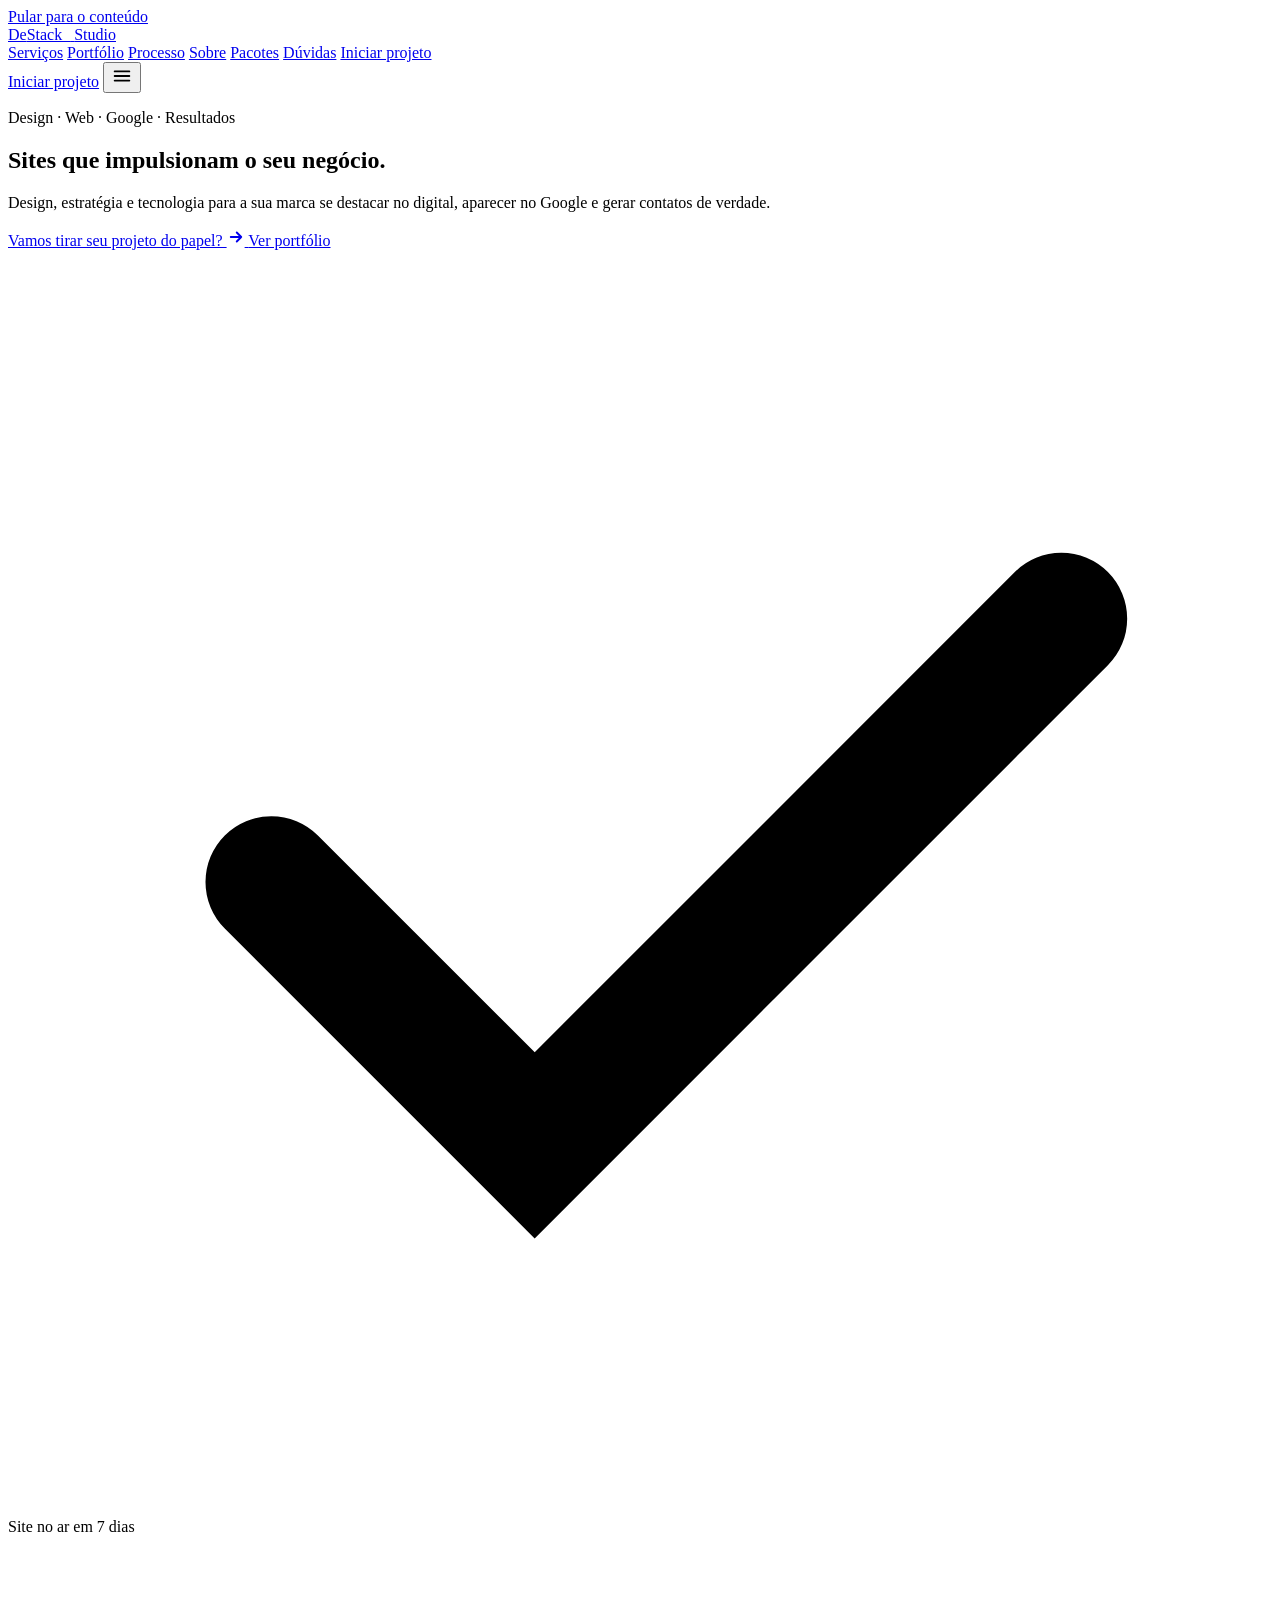
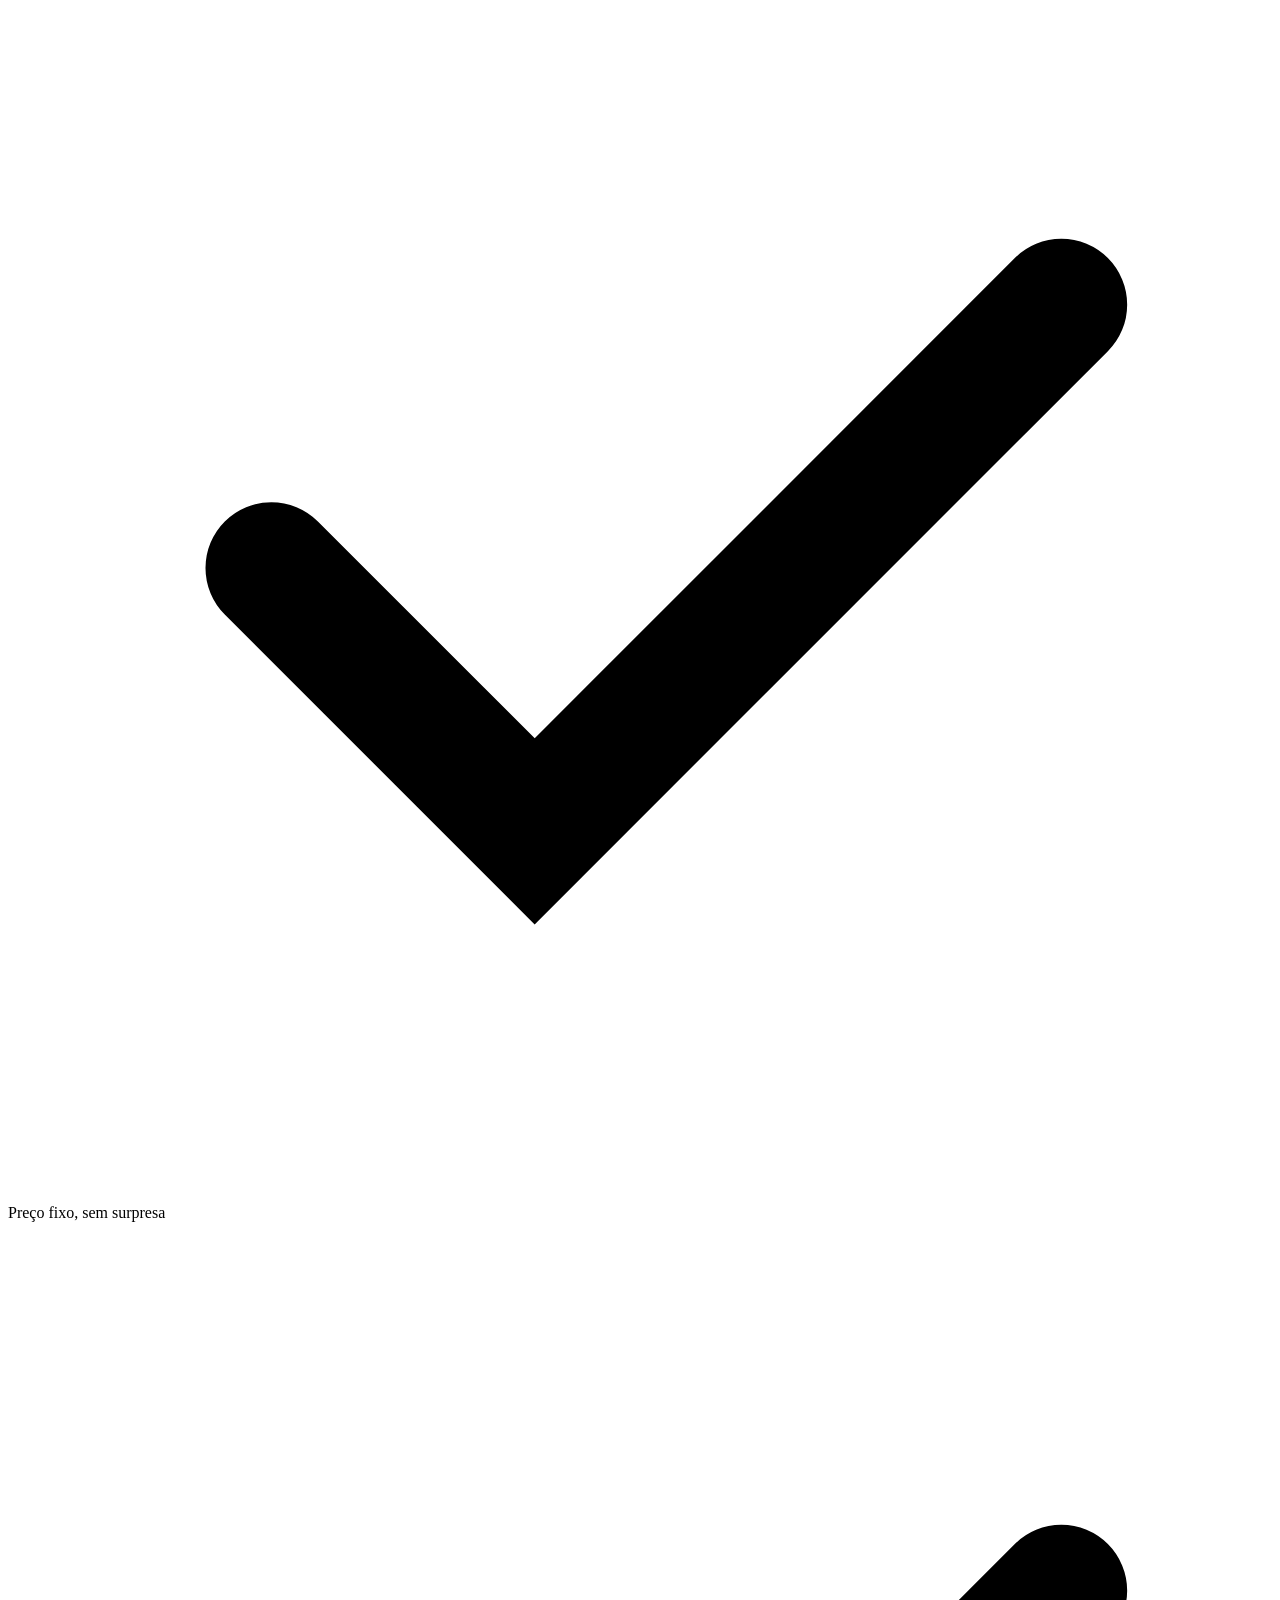
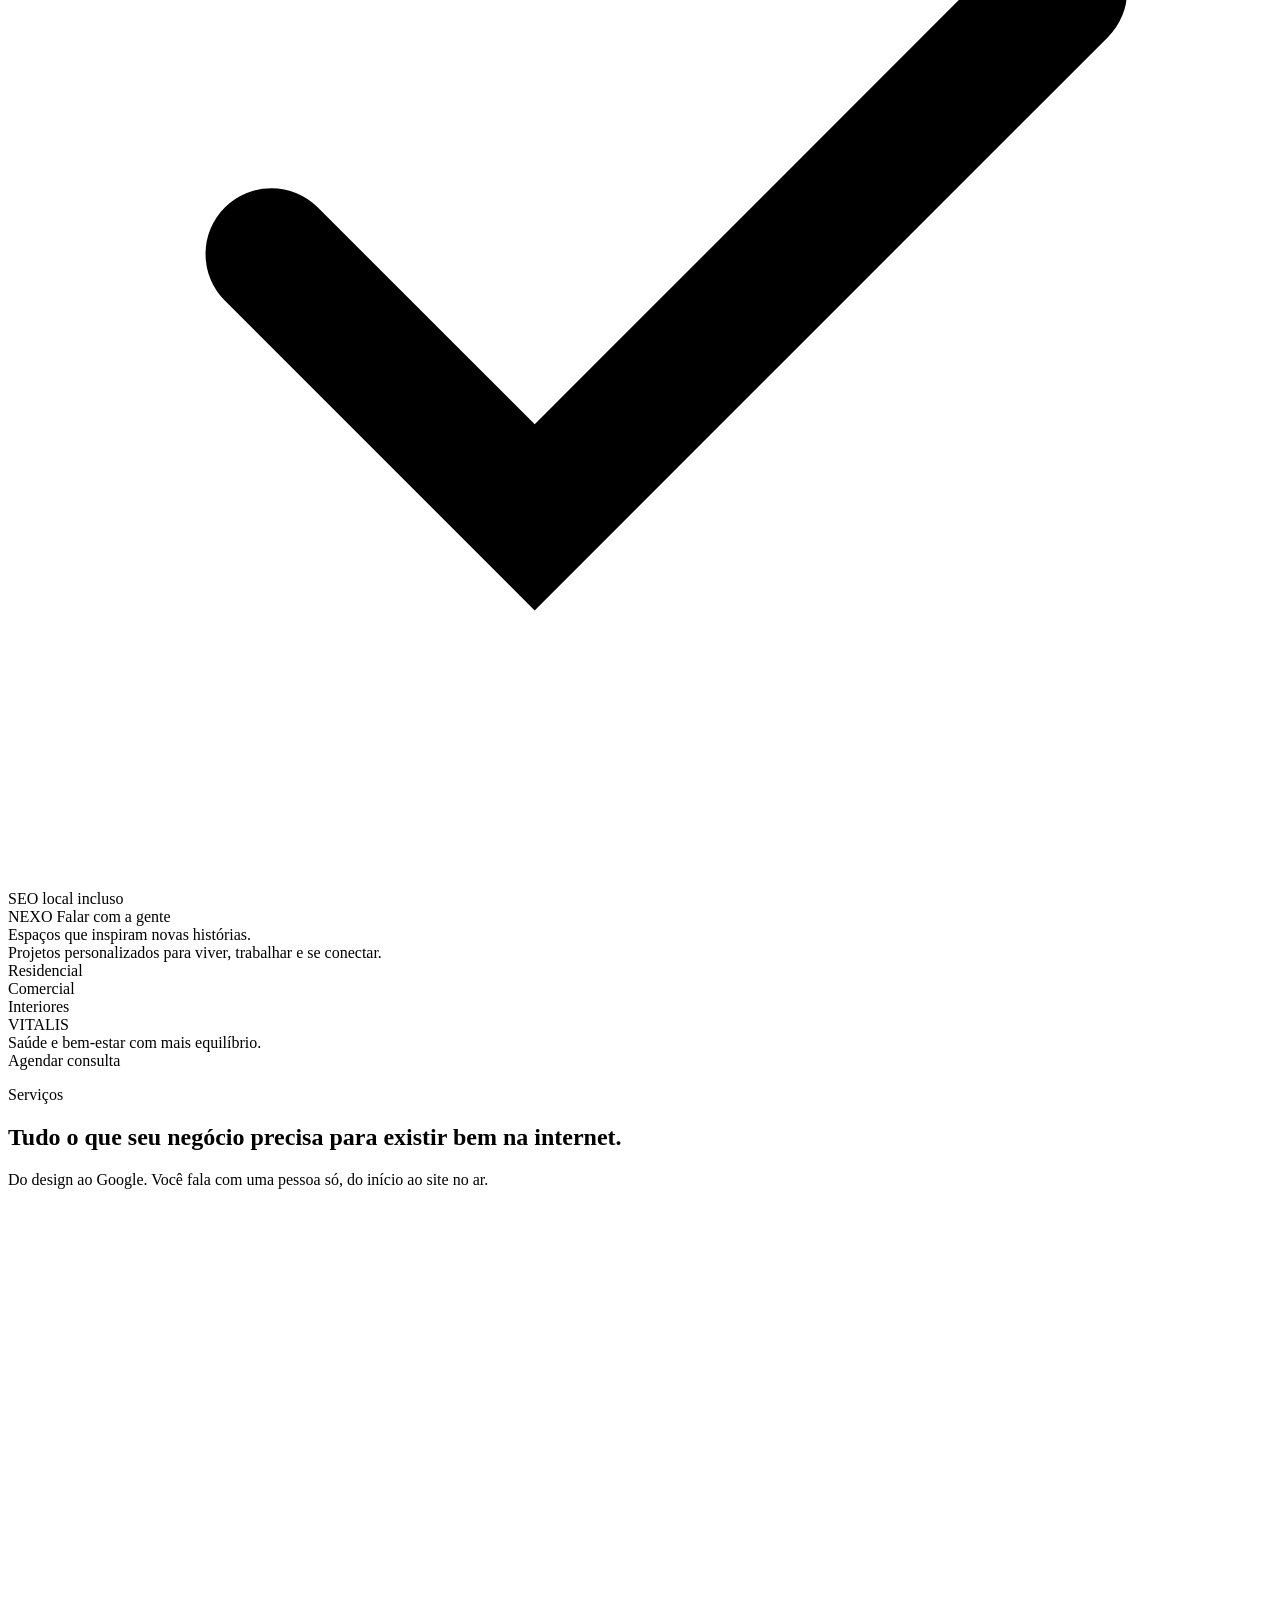
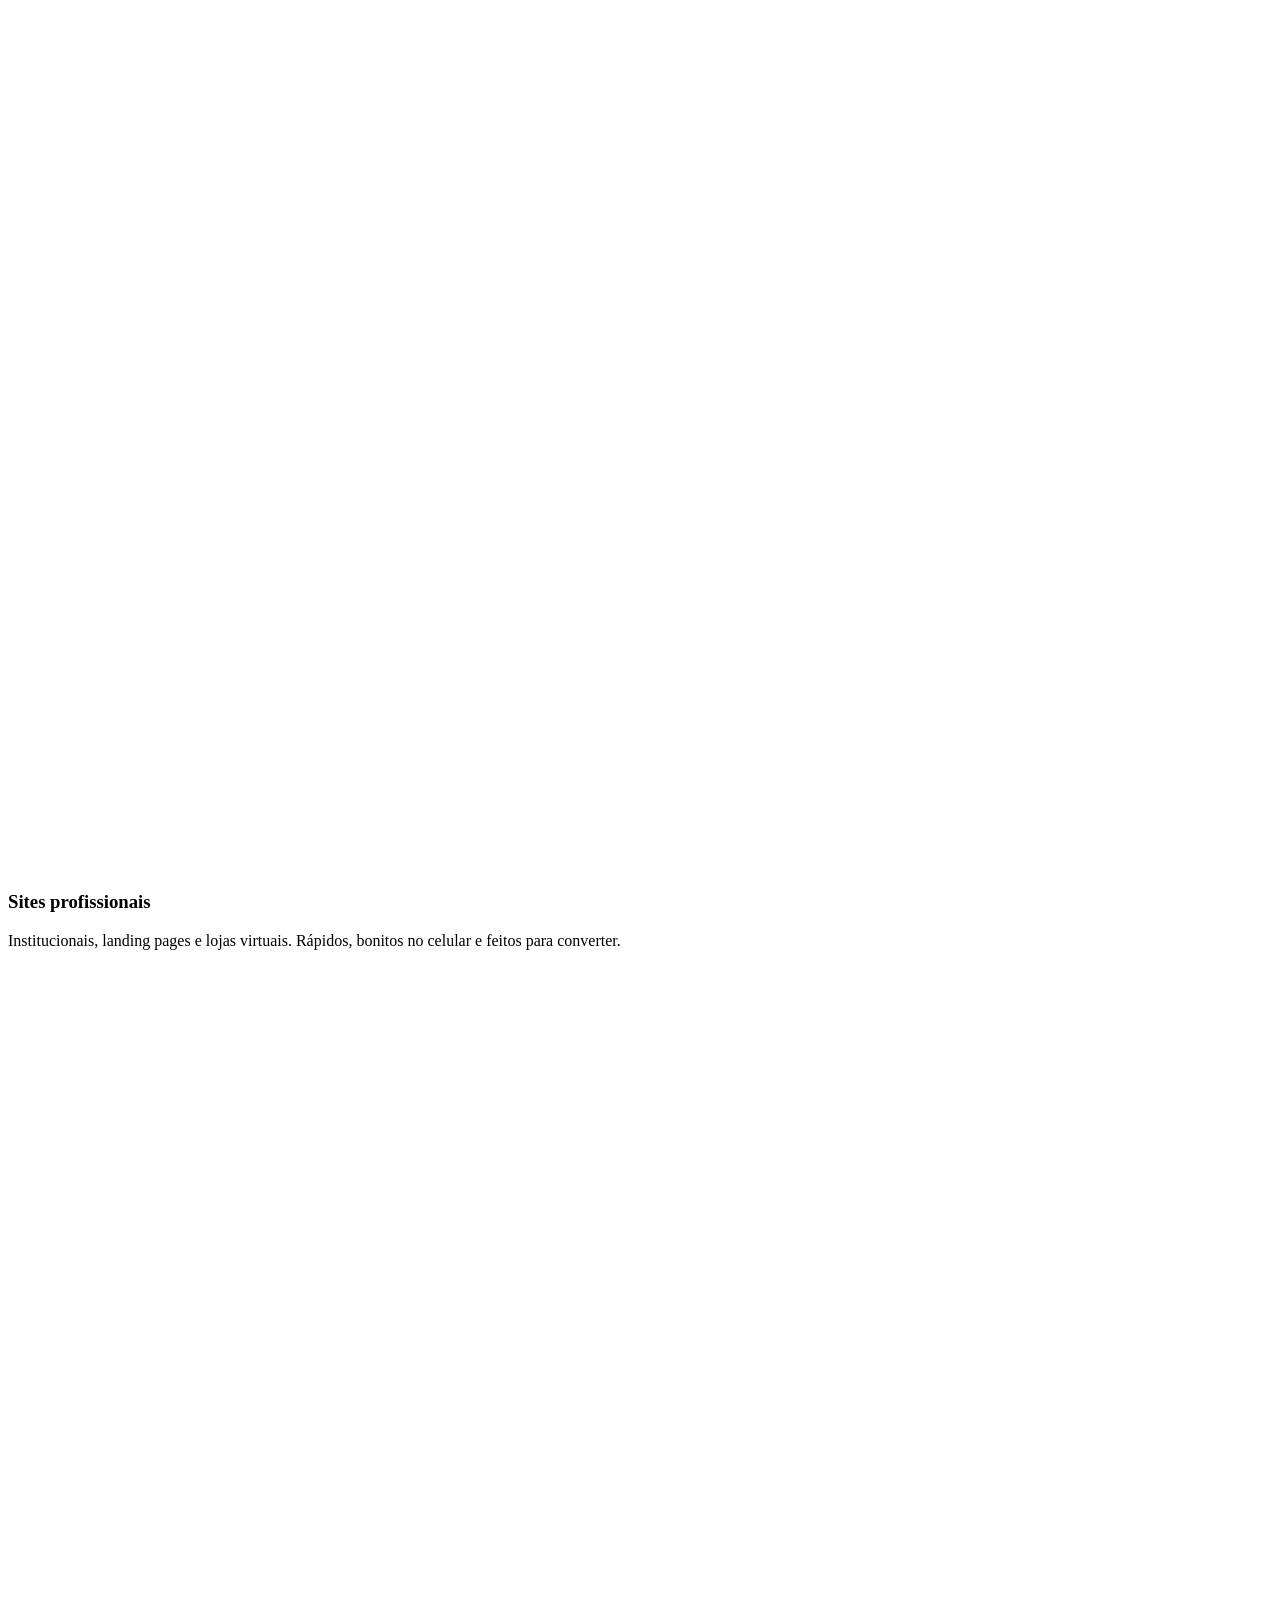
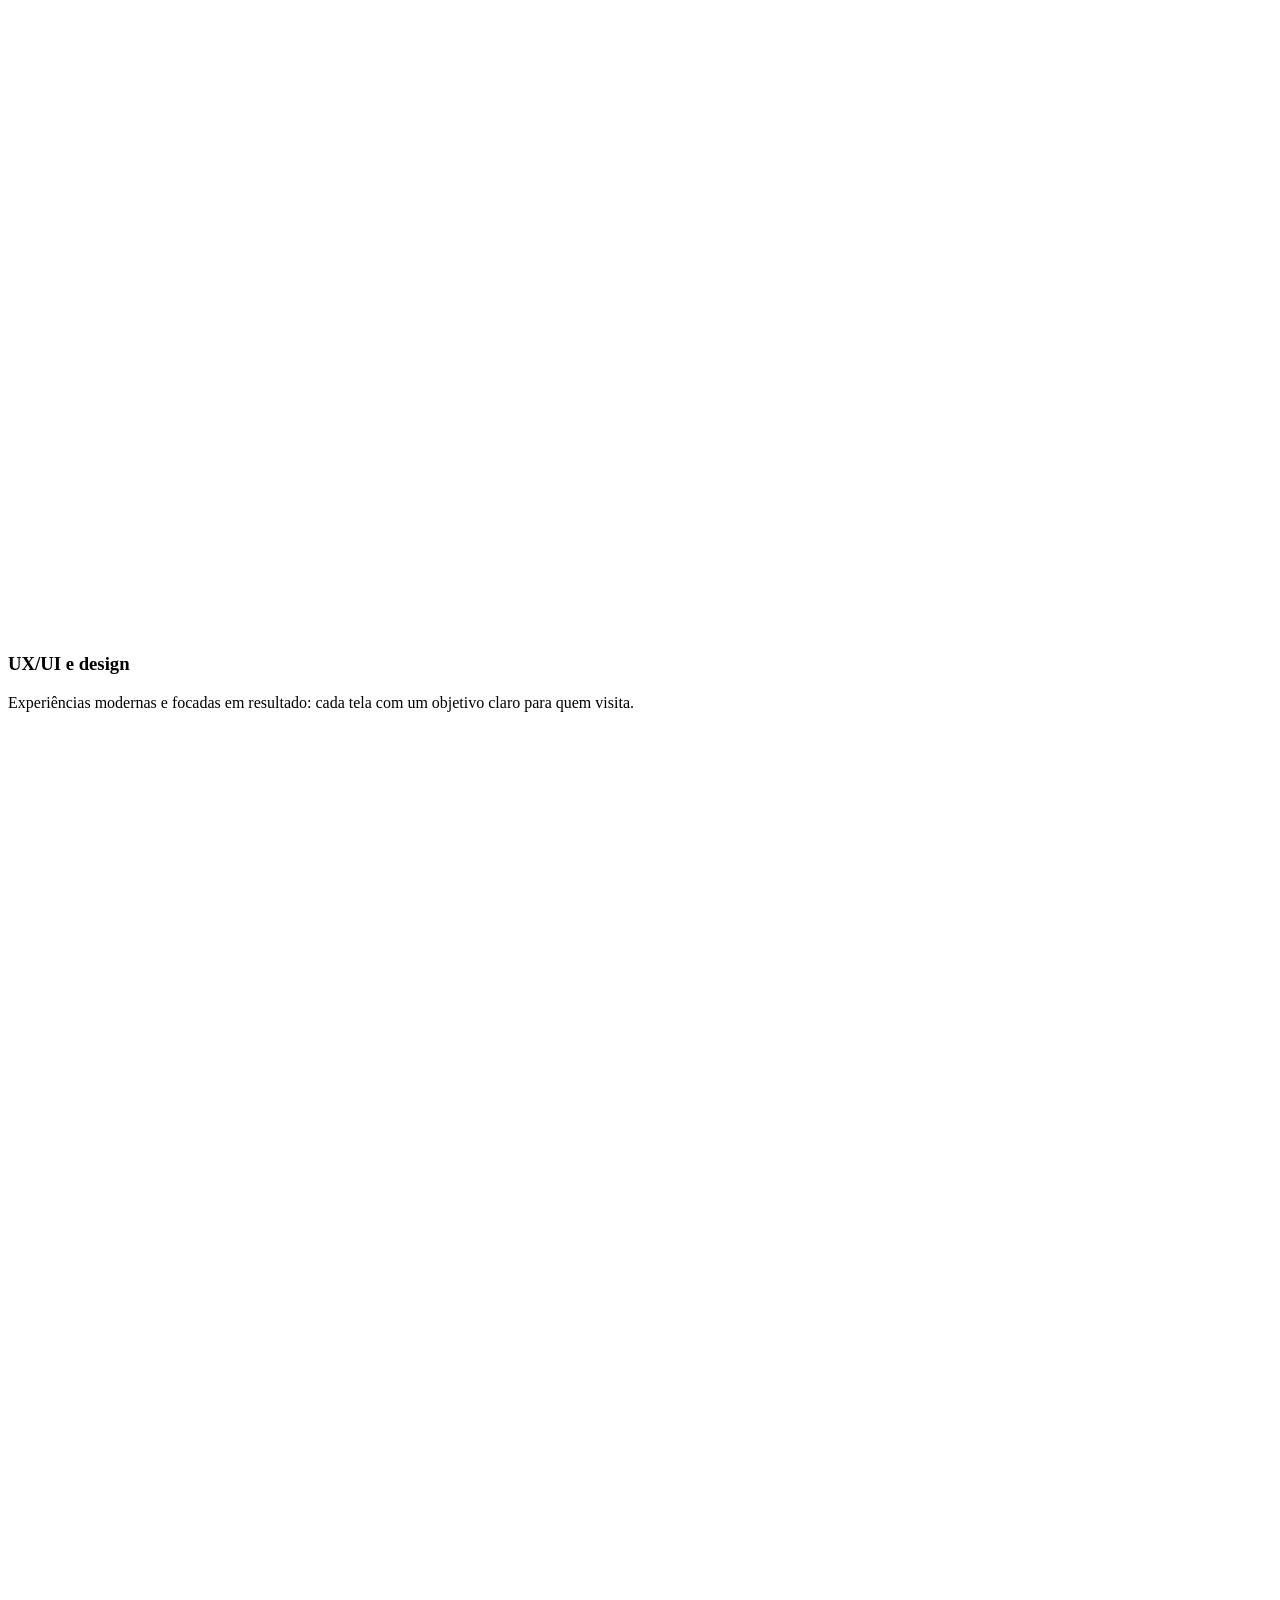
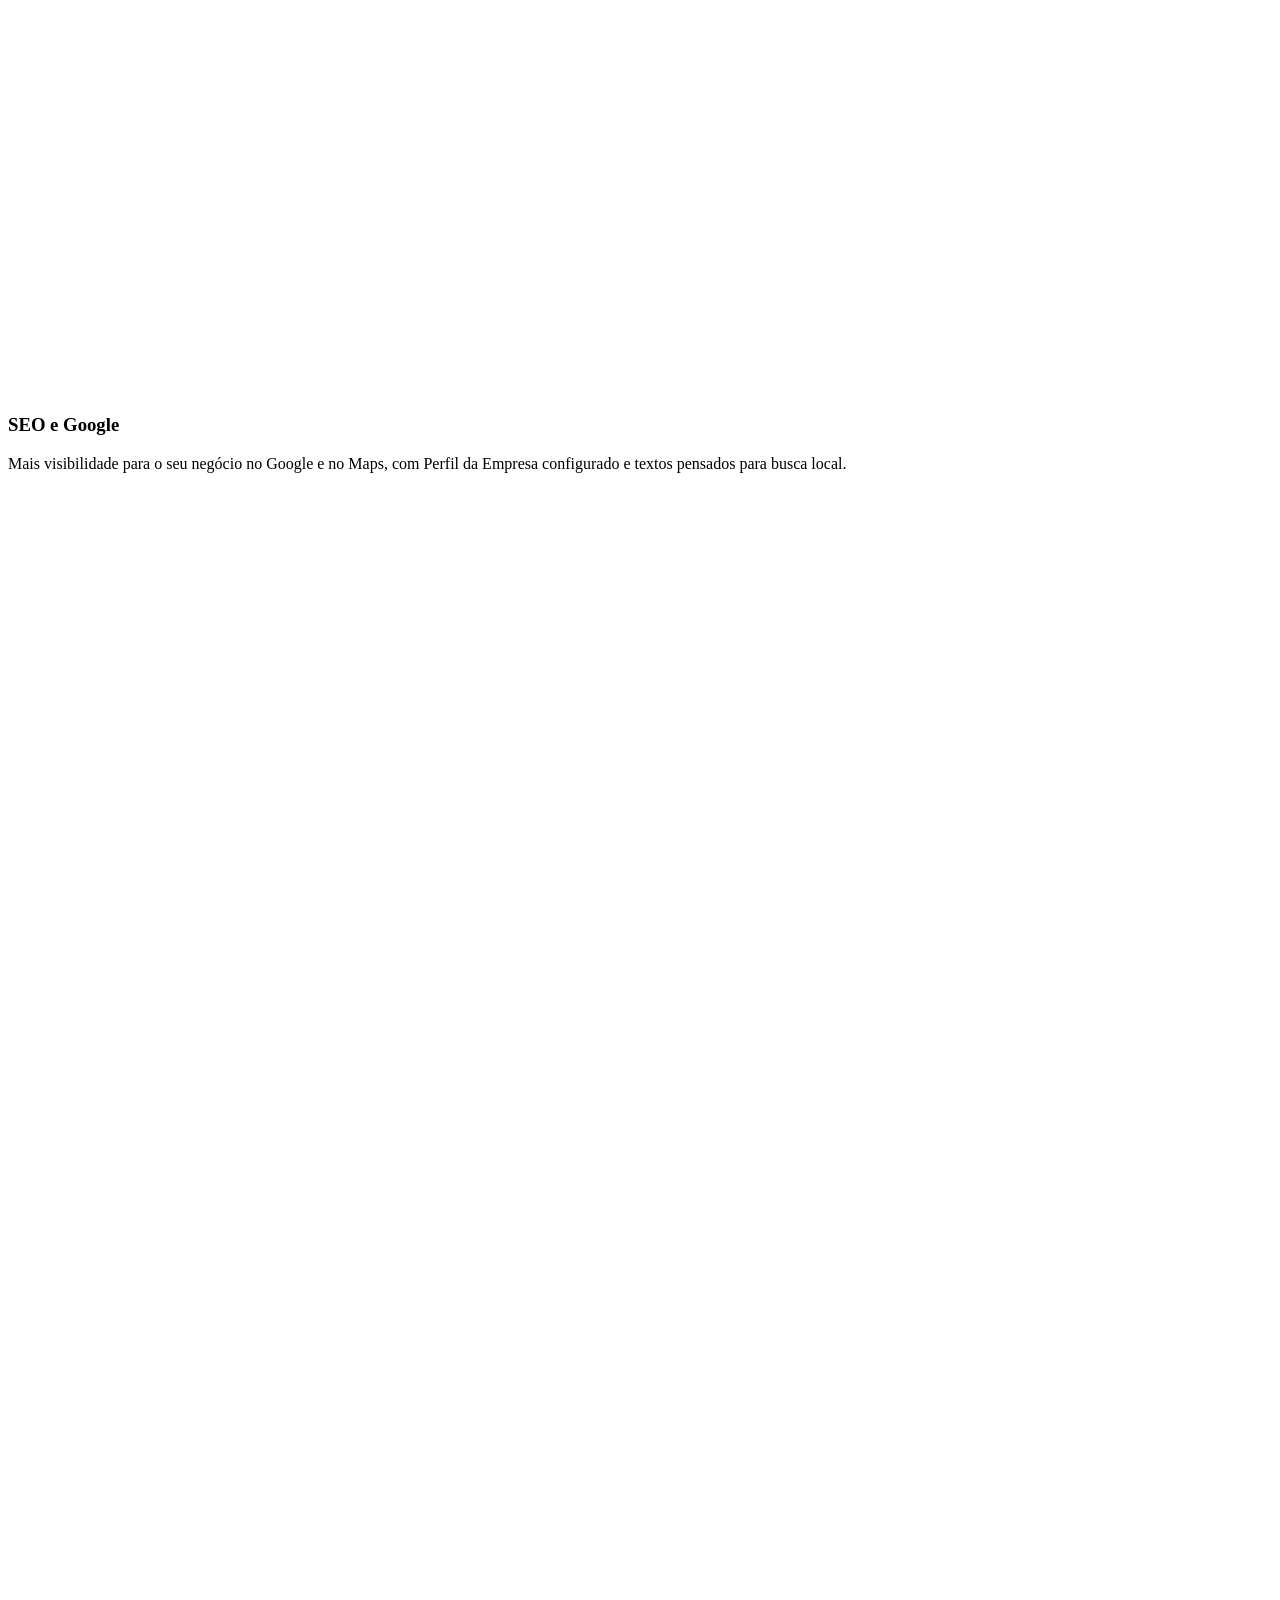
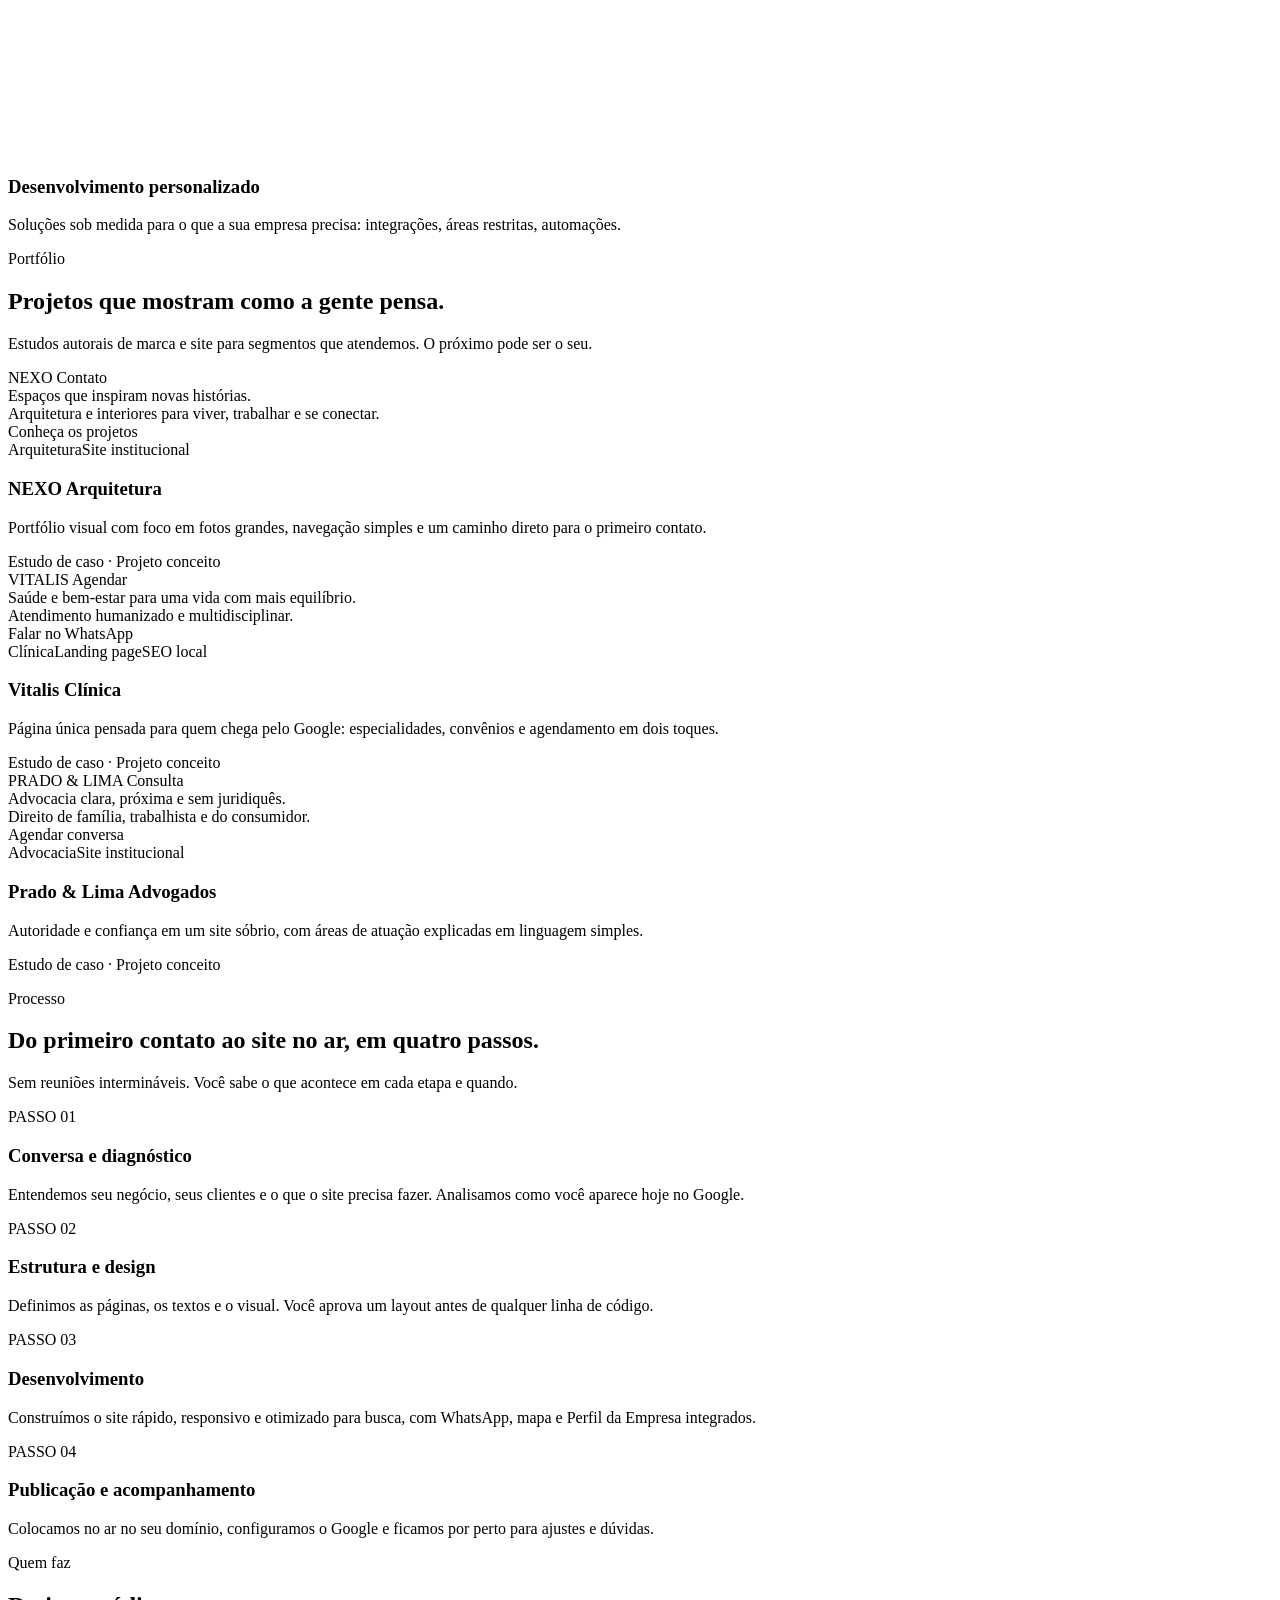
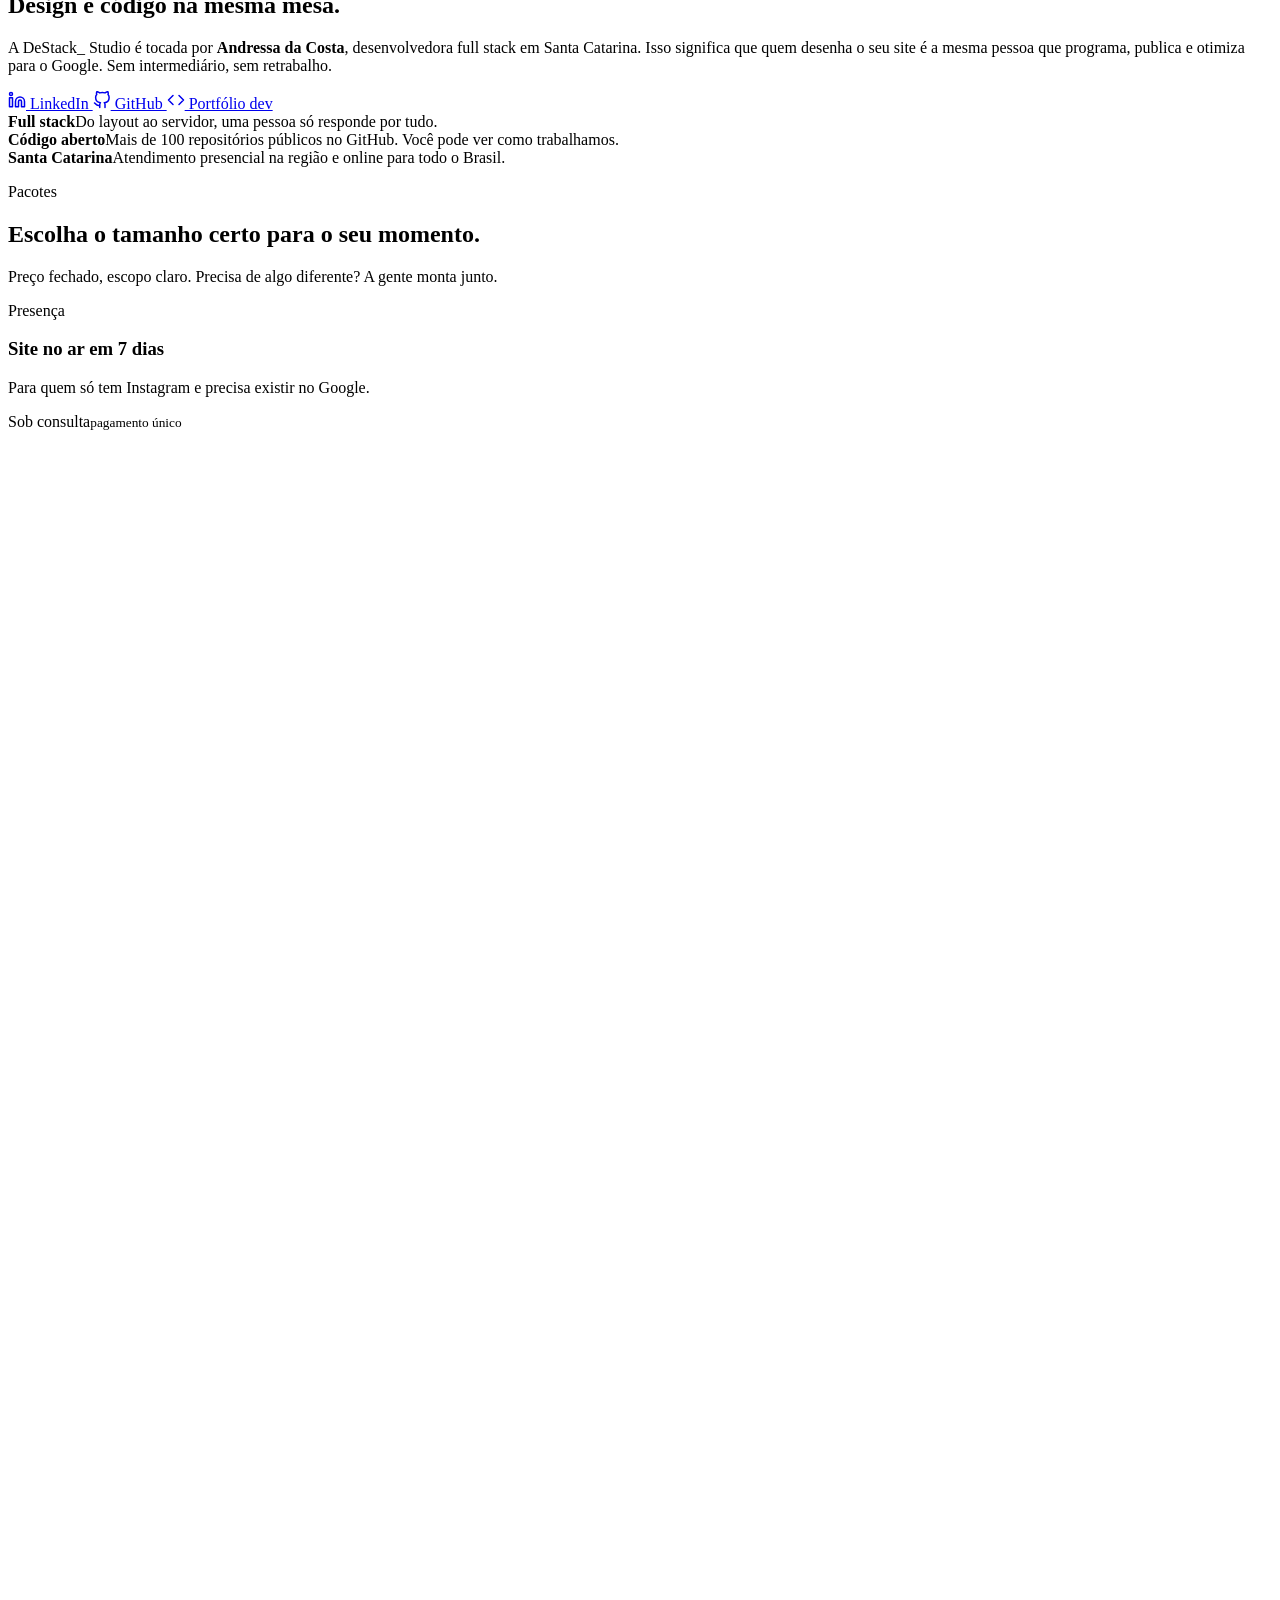
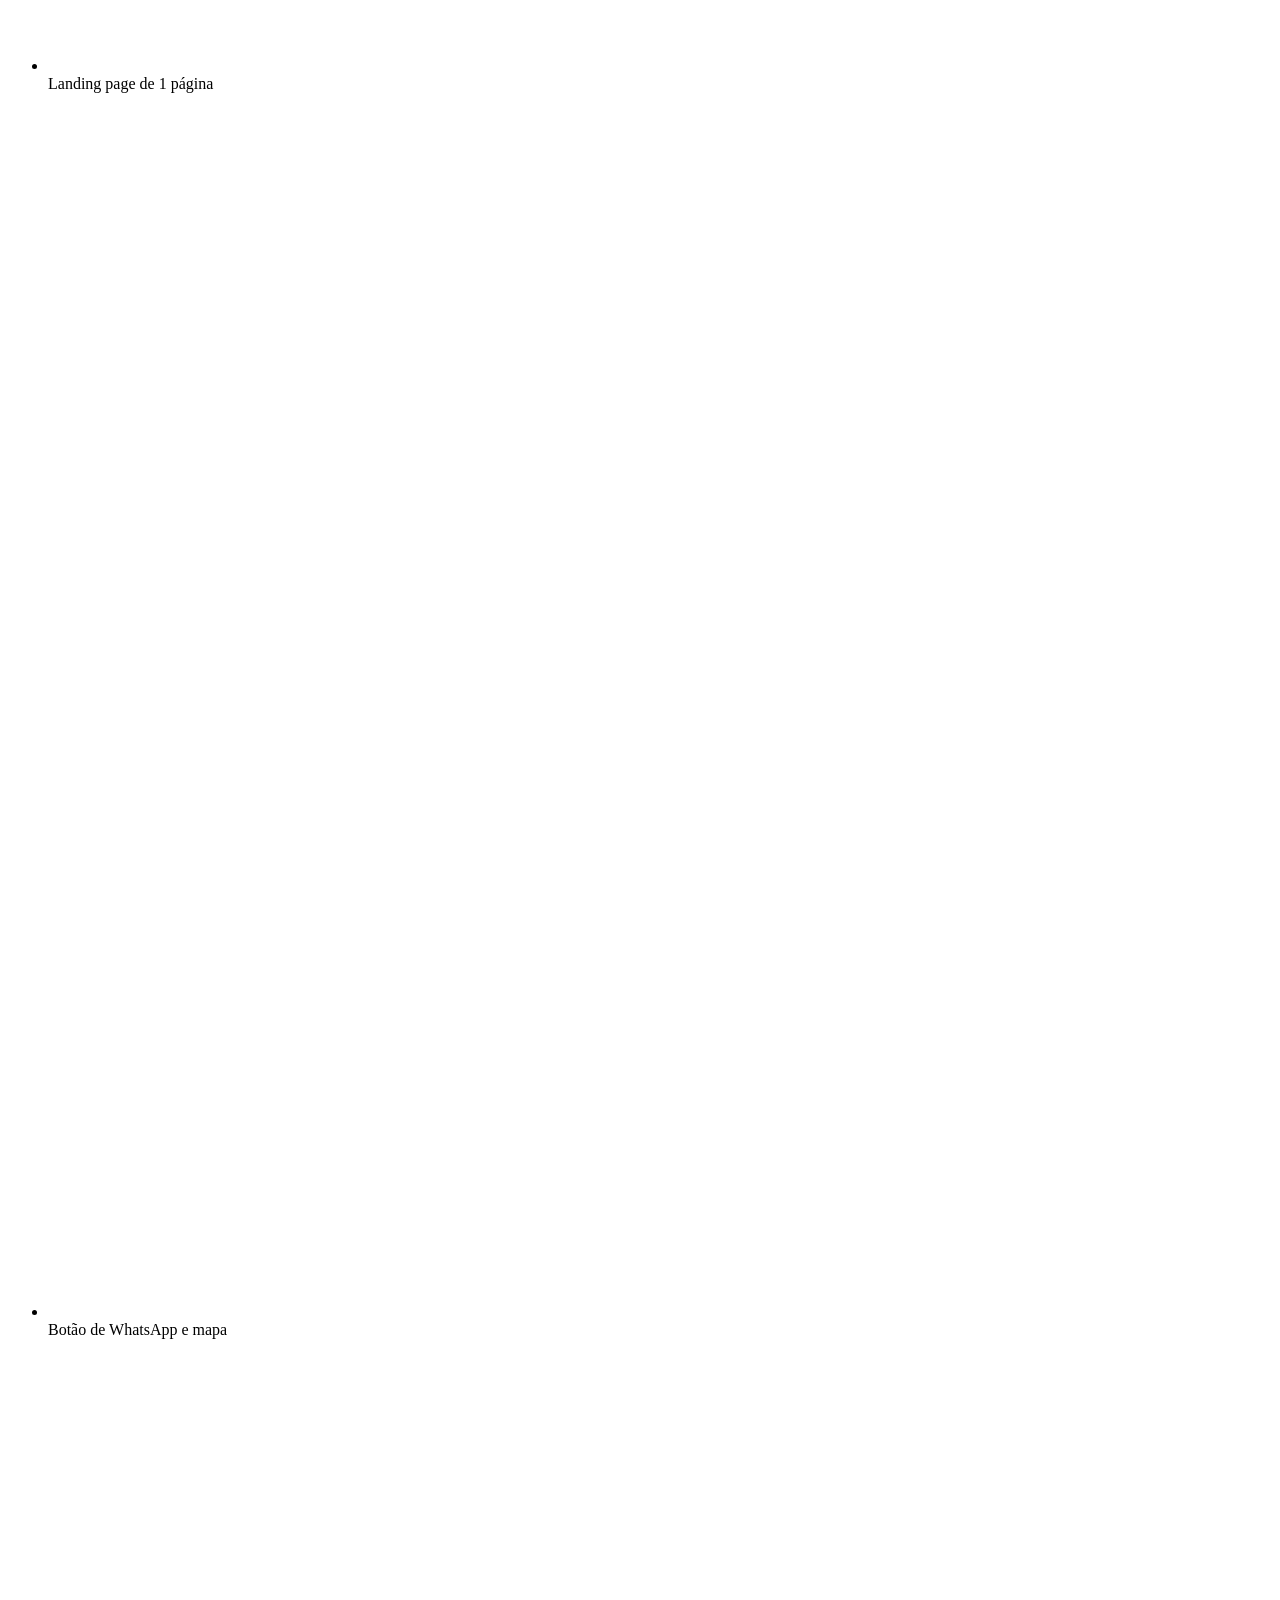
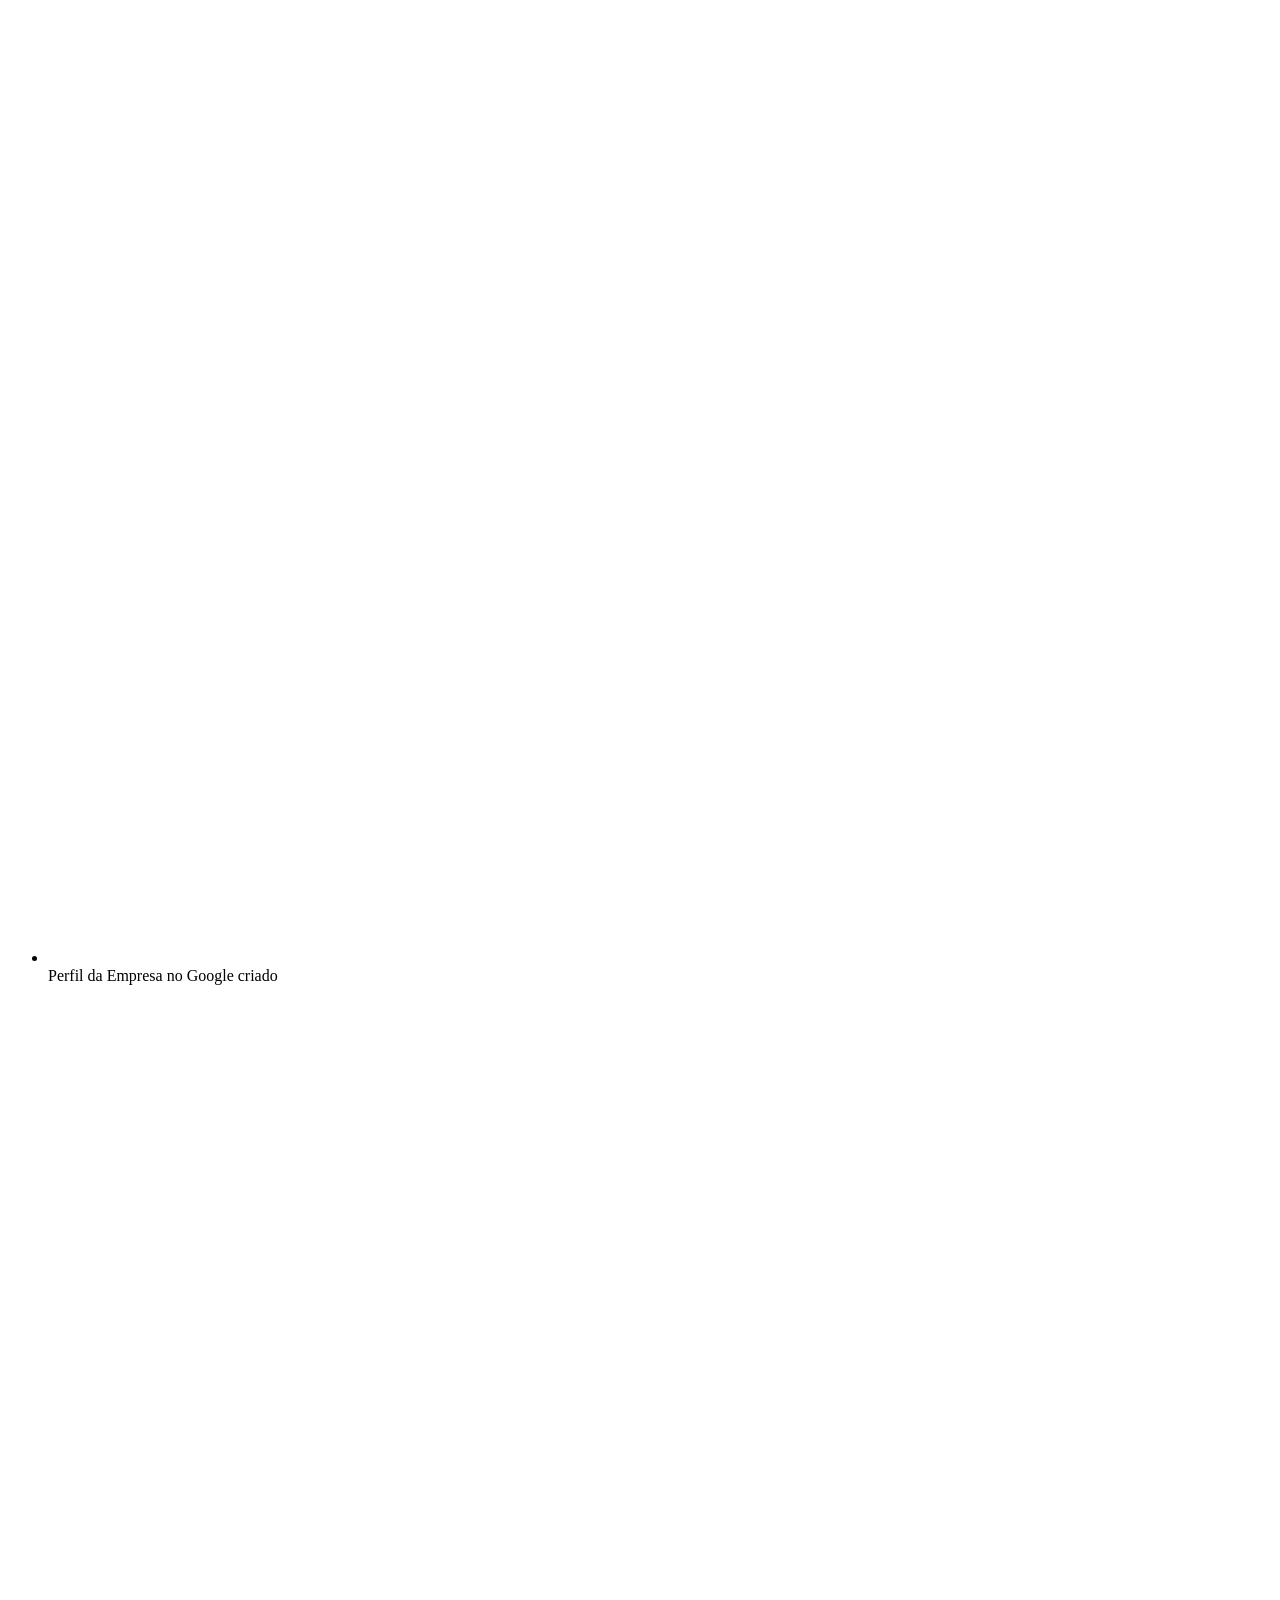
==== index.html @ 61c9d785 "Domínio destackstudio.com.br: CNAME, canonical, OG, sitemap e robots Co-Authored-By: Claude Fable 5." ====
<!doctype html>
<html lang="pt-BR">
<head>
  <meta charset="utf-8">
  <meta name="viewport" content="width=device-width, initial-scale=1">
  <title>DeStack_ Studio — Sites que colocam seu negócio no topo do Google</title>
  <meta name="description" content="Criação de sites profissionais, landing pages e SEO local para negócios que querem ser encontrados no Google. Site no ar em 7 dias, com preço fixo.">
  <link rel="canonical" href="https://destackstudio.com.br/">
  <meta name="theme-color" content="#0B0A14">

  <meta property="og:type" content="website">
  <meta property="og:title" content="DeStack_ Studio — Sites que colocam seu negócio no topo do Google">
  <meta property="og:description" content="Design, estratégia e tecnologia para a sua marca se destacar no digital e gerar resultados reais.">
  <meta property="og:image" content="https://destackstudio.com.br/assets/og-image.jpg">
  <meta property="og:url" content="https://destackstudio.com.br/">
  <meta property="og:locale" content="pt_BR">
  <meta name="twitter:card" content="summary_large_image">

  <link rel="icon" type="image/png" sizes="64x64" href="assets/favicon-64.png">
  <link rel="apple-touch-icon" href="assets/apple-touch-icon.png">

  <link rel="preconnect" href="https://fonts.googleapis.com">
  <link rel="preconnect" href="https://fonts.gstatic.com" crossorigin>
  <link href="https://fonts.googleapis.com/css2?family=Montserrat:wght@400;500;600;700;800&display=swap" rel="stylesheet">
  <link rel="stylesheet" href="styles.css">

  <script type="application/ld+json">
  {
    "@context": "https://schema.org",
    "@type": "ProfessionalService",
    "name": "DeStack_ Studio",
    "description": "Criação de sites, landing pages, UX/UI e SEO local para pequenos negócios.",
    "url": "https://destackstudio.com.br/",
    "image": "https://destackstudio.com.br/assets/emblema-512.png",
    "sameAs": ["https://www.instagram.com/destack_studio/", "https://www.linkedin.com/in/andressa-da-costa/", "https://github.com/AndressaDaCosta"],
    "areaServed": "BR",
    "founder": {"@type": "Person", "name": "Andressa da Costa", "url": "https://my-portfolio-andressadacosta.vercel.app/"},
    "address": {"@type": "PostalAddress", "addressRegion": "SC", "addressCountry": "BR"},
    "priceRange": "$$"
  }
  </script>
</head>
<body>
<a class="skip" href="#inicio">Pular para o conteúdo</a>

<header class="header">
  <div class="container header__inner">
    <a class="wordmark" href="#inicio" aria-label="DeStack Studio, início">
      <span class="wordmark__name">De<span>Stack_</span></span>
      <span class="wordmark__sub">Studio</span>
    </a>
    <nav class="nav" aria-label="Principal">
      <a href="#servicos">Serviços</a>
      <a href="#portfolio">Portfólio</a>
      <a href="#processo">Processo</a>
      <a href="#sobre">Sobre</a>
      <a href="#pacotes">Pacotes</a>
      <a href="#duvidas">Dúvidas</a>
      <a class="btn btn--primary btn--sm" href="#contato" data-wa="Olá! Quero tirar meu projeto do papel.">Iniciar projeto</a>
    </nav>
    <a class="btn btn--primary btn--sm header__cta" href="#contato" data-wa="Olá! Quero tirar meu projeto do papel.">Iniciar projeto</a>
    <button class="nav__toggle" type="button" aria-label="Abrir menu" aria-expanded="false" aria-controls="menu">
      <svg width="22" height="22" viewBox="0 0 24 24" fill="none" stroke="currentColor" stroke-width="2" stroke-linecap="round" aria-hidden="true"><path d="M4 7h16M4 12h16M4 17h16"/></svg>
    </button>
  </div>
</header>

<main id="inicio">

  <!-- HERO -->
  <section class="hero">
    <div class="hero__glow" aria-hidden="true"></div>
    <div class="container hero__grid">
      <div>
        <p class="eyebrow">Design · Web · Google · Resultados</p>
        <h1>Sites que <span>impulsionam</span> o seu negócio.</h1>
        <p class="hero__lead">Design, estratégia e tecnologia para a sua marca se destacar no digital, aparecer no Google e gerar contatos de verdade.</p>
        <div class="hero__cta">
          <a class="btn btn--primary" href="#contato" data-wa="Olá! Quero tirar meu projeto do papel.">Vamos tirar seu projeto do papel?
            <svg width="18" height="18" viewBox="0 0 24 24" fill="none" stroke="currentColor" stroke-width="2.5" stroke-linecap="round" stroke-linejoin="round" aria-hidden="true"><path d="M5 12h14M13 6l6 6-6 6"/></svg>
          </a>
          <a class="btn btn--ghost" href="#portfolio">Ver portfólio</a>
        </div>
        <div class="hero__pills">
          <span class="pill"><svg viewBox="0 0 24 24" fill="none" stroke="currentColor" stroke-width="2.5" stroke-linecap="round" aria-hidden="true"><path d="m5 12 5 5L20 7"/></svg>Site no ar em 7 dias</span>
          <span class="pill"><svg viewBox="0 0 24 24" fill="none" stroke="currentColor" stroke-width="2.5" stroke-linecap="round" aria-hidden="true"><path d="m5 12 5 5L20 7"/></svg>Preço fixo, sem surpresa</span>
          <span class="pill"><svg viewBox="0 0 24 24" fill="none" stroke="currentColor" stroke-width="2.5" stroke-linecap="round" aria-hidden="true"><path d="m5 12 5 5L20 7"/></svg>SEO local incluso</span>
        </div>
      </div>

      <div class="device" aria-hidden="true">
        <div class="device__laptop">
          <div class="device__bar"><i></i><i></i><i></i></div>
          <div class="mock">
            <div class="mock__nav">NEXO <span>Falar com a gente</span></div>
            <div class="mock__h">Espaços que inspiram novas histórias.</div>
            <div class="mock__p">Projetos personalizados para viver, trabalhar e se conectar.</div>
            <div class="mock__img"></div>
            <div class="mock__row"><div>Residencial</div><div>Comercial</div><div>Interiores</div></div>
          </div>
        </div>
        <div class="device__phone">
          <div class="mock">
            <div class="mock__nav">VITALIS</div>
            <div class="mock__h">Saúde e bem-estar com mais equilíbrio.</div>
            <div class="mock__img"></div>
            <div class="mock__btn">Agendar consulta</div>
          </div>
        </div>
      </div>
    </div>
  </section>

  <!-- SERVIÇOS -->
  <section class="section section--alt" id="servicos">
    <div class="container">
      <div class="section__head reveal">
        <p class="eyebrow">Serviços</p>
        <h2>Tudo o que seu negócio precisa para existir bem na internet.</h2>
        <p>Do design ao Google. Você fala com uma pessoa só, do início ao site no ar.</p>
      </div>
      <div class="grid grid--4">
        <article class="card reveal">
          <div class="card__icon"><svg viewBox="0 0 24 24" fill="none" stroke-width="2" stroke-linecap="round" stroke-linejoin="round" aria-hidden="true"><rect x="2" y="4" width="20" height="13" rx="2"/><path d="M8 21h8M12 17v4"/></svg></div>
          <h3>Sites profissionais</h3>
          <p>Institucionais, landing pages e lojas virtuais. Rápidos, bonitos no celular e feitos para converter.</p>
        </article>
        <article class="card reveal">
          <div class="card__icon"><svg viewBox="0 0 24 24" fill="none" stroke-width="2" stroke-linecap="round" stroke-linejoin="round" aria-hidden="true"><path d="M12 19l7-7 3 3-7 7-3-3z"/><path d="M18 13l-1.5-7.5L2 2l3.5 14.5L13 18l5-5z"/><path d="M2 2l7.586 7.586"/><circle cx="11" cy="11" r="2"/></svg></div>
          <h3>UX/UI e design</h3>
          <p>Experiências modernas e focadas em resultado: cada tela com um objetivo claro para quem visita.</p>
        </article>
        <article class="card reveal">
          <div class="card__icon"><svg viewBox="0 0 24 24" fill="none" stroke-width="2" stroke-linecap="round" stroke-linejoin="round" aria-hidden="true"><path d="M12 21s-7-5.5-7-11a7 7 0 0 1 14 0c0 5.5-7 11-7 11z"/><circle cx="12" cy="10" r="2.5"/></svg></div>
          <h3>SEO e Google</h3>
          <p>Mais visibilidade para o seu negócio no Google e no Maps, com Perfil da Empresa configurado e textos pensados para busca local.</p>
        </article>
        <article class="card reveal">
          <div class="card__icon"><svg viewBox="0 0 24 24" fill="none" stroke-width="2" stroke-linecap="round" stroke-linejoin="round" aria-hidden="true"><path d="M16 18l6-6-6-6M8 6l-6 6 6 6"/></svg></div>
          <h3>Desenvolvimento personalizado</h3>
          <p>Soluções sob medida para o que a sua empresa precisa: integrações, áreas restritas, automações.</p>
        </article>
      </div>
    </div>
  </section>

  <!-- PORTFÓLIO -->
  <section class="section" id="portfolio">
    <div class="container">
      <div class="section__head reveal">
        <p class="eyebrow">Portfólio</p>
        <h2>Projetos que mostram como a gente pensa.</h2>
        <p>Estudos autorais de marca e site para segmentos que atendemos. O próximo pode ser o seu.</p>
      </div>
      <div class="grid grid--3">
        <article class="work reveal">
          <div class="work__preview"><div class="work__frame">
            <div class="mini mini--arq">
              <div class="mini__nav">NEXO <span>Contato</span></div>
              <div class="mini__h">Espaços que inspiram novas histórias.</div>
              <div class="mini__p">Arquitetura e interiores para viver, trabalhar e se conectar.</div>
              <div class="mini__img"></div>
              <div class="mini__cta">Conheça os projetos</div>
            </div>
          </div></div>
          <div class="work__body">
            <div class="work__tags"><span class="tag">Arquitetura</span><span class="tag">Site institucional</span></div>
            <h3>NEXO Arquitetura</h3>
            <p>Portfólio visual com foco em fotos grandes, navegação simples e um caminho direto para o primeiro contato.</p>
            <div class="work__meta">Estudo de caso · Projeto conceito</div>
          </div>
        </article>

        <article class="work reveal">
          <div class="work__preview"><div class="work__frame">
            <div class="mini mini--cli">
              <div class="mini__nav">VITALIS <span>Agendar</span></div>
              <div class="mini__h">Saúde e bem-estar para uma vida com mais equilíbrio.</div>
              <div class="mini__p">Atendimento humanizado e multidisciplinar.</div>
              <div class="mini__img"></div>
              <div class="mini__cta">Falar no WhatsApp</div>
            </div>
          </div></div>
          <div class="work__body">
            <div class="work__tags"><span class="tag">Clínica</span><span class="tag">Landing page</span><span class="tag">SEO local</span></div>
            <h3>Vitalis Clínica</h3>
            <p>Página única pensada para quem chega pelo Google: especialidades, convênios e agendamento em dois toques.</p>
            <div class="work__meta">Estudo de caso · Projeto conceito</div>
          </div>
        </article>

        <article class="work reveal">
          <div class="work__preview"><div class="work__frame">
            <div class="mini mini--adv">
              <div class="mini__nav">PRADO &amp; LIMA <span>Consulta</span></div>
              <div class="mini__h">Advocacia clara, próxima e sem juridiquês.</div>
              <div class="mini__p">Direito de família, trabalhista e do consumidor.</div>
              <div class="mini__img"></div>
              <div class="mini__cta">Agendar conversa</div>
            </div>
          </div></div>
          <div class="work__body">
            <div class="work__tags"><span class="tag">Advocacia</span><span class="tag">Site institucional</span></div>
            <h3>Prado &amp; Lima Advogados</h3>
            <p>Autoridade e confiança em um site sóbrio, com áreas de atuação explicadas em linguagem simples.</p>
            <div class="work__meta">Estudo de caso · Projeto conceito</div>
          </div>
        </article>
      </div>
    </div>
  </section>

  <!-- PROCESSO -->
  <section class="section section--alt" id="processo">
    <div class="container">
      <div class="section__head reveal">
        <p class="eyebrow">Processo</p>
        <h2>Do primeiro contato ao site no ar, em quatro passos.</h2>
        <p>Sem reuniões intermináveis. Você sabe o que acontece em cada etapa e quando.</p>
      </div>
      <div class="steps">
        <div class="step reveal">
          <div class="step__n">PASSO 01</div>
          <h3>Conversa e diagnóstico</h3>
          <p>Entendemos seu negócio, seus clientes e o que o site precisa fazer. Analisamos como você aparece hoje no Google.</p>
        </div>
        <div class="step reveal">
          <div class="step__n">PASSO 02</div>
          <h3>Estrutura e design</h3>
          <p>Definimos as páginas, os textos e o visual. Você aprova um layout antes de qualquer linha de código.</p>
        </div>
        <div class="step reveal">
          <div class="step__n">PASSO 03</div>
          <h3>Desenvolvimento</h3>
          <p>Construímos o site rápido, responsivo e otimizado para busca, com WhatsApp, mapa e Perfil da Empresa integrados.</p>
        </div>
        <div class="step reveal">
          <div class="step__n">PASSO 04</div>
          <h3>Publicação e acompanhamento</h3>
          <p>Colocamos no ar no seu domínio, configuramos o Google e ficamos por perto para ajustes e dúvidas.</p>
        </div>
      </div>
    </div>
  </section>

  <!-- QUEM FAZ -->
  <section class="section" id="sobre">
    <div class="container about">
      <div class="reveal">
        <p class="eyebrow">Quem faz</p>
        <h2>Design e código na mesma mesa.</h2>
        <p>A DeStack_ Studio é tocada por <strong>Andressa da Costa</strong>, desenvolvedora full stack em Santa Catarina. Isso significa que quem desenha o seu site é a mesma pessoa que programa, publica e otimiza para o Google. Sem intermediário, sem retrabalho.</p>
        <div class="about__links">
          <a class="btn btn--ghost btn--sm" href="https://www.linkedin.com/in/andressa-da-costa/" target="_blank" rel="noopener">
            <svg width="18" height="18" viewBox="0 0 24 24" fill="none" stroke="currentColor" stroke-width="2" stroke-linecap="round" stroke-linejoin="round" aria-hidden="true"><path d="M16 8a6 6 0 0 1 6 6v7h-4v-7a2 2 0 0 0-4 0v7h-4v-7a6 6 0 0 1 6-6z"/><rect x="2" y="9" width="4" height="12"/><circle cx="4" cy="4" r="2"/></svg>
            LinkedIn
          </a>
          <a class="btn btn--ghost btn--sm" href="https://github.com/AndressaDaCosta" target="_blank" rel="noopener">
            <svg width="18" height="18" viewBox="0 0 24 24" fill="none" stroke="currentColor" stroke-width="2" stroke-linecap="round" stroke-linejoin="round" aria-hidden="true"><path d="M9 19c-5 1.5-5-2.5-7-3m14 6v-3.9a3.4 3.4 0 0 0-.9-2.6c3.1-.3 6.4-1.5 6.4-7A5.4 5.4 0 0 0 20 4.8 5 5 0 0 0 19.9 1s-1.2-.4-3.9 1.5a13.4 13.4 0 0 0-7 0C6.3.6 5.1 1 5.1 1A5 5 0 0 0 5 4.8a5.4 5.4 0 0 0-1.5 3.7c0 5.5 3.3 6.7 6.4 7a3.4 3.4 0 0 0-.9 2.6V22"/></svg>
            GitHub
          </a>
          <a class="btn btn--ghost btn--sm" href="https://my-portfolio-andressadacosta.vercel.app/" target="_blank" rel="noopener">
            <svg width="18" height="18" viewBox="0 0 24 24" fill="none" stroke="currentColor" stroke-width="2" stroke-linecap="round" stroke-linejoin="round" aria-hidden="true"><path d="M16 18l6-6-6-6M8 6l-6 6 6 6"/></svg>
            Portfólio dev
          </a>
        </div>
      </div>
      <div class="about__facts reveal">
        <div class="fact"><strong>Full stack</strong><span>Do layout ao servidor, uma pessoa só responde por tudo.</span></div>
        <div class="fact"><strong>Código aberto</strong><span>Mais de 100 repositórios públicos no GitHub. Você pode ver como trabalhamos.</span></div>
        <div class="fact"><strong>Santa Catarina</strong><span>Atendimento presencial na região e online para todo o Brasil.</span></div>
      </div>
    </div>
  </section>

  <!-- PACOTES -->
  <section class="section" id="pacotes">
    <div class="container">
      <div class="section__head reveal">
        <p class="eyebrow">Pacotes</p>
        <h2>Escolha o tamanho certo para o seu momento.</h2>
        <p>Preço fechado, escopo claro. Precisa de algo diferente? A gente monta junto.</p>
      </div>
      <div class="grid grid--3">
        <article class="plan reveal">
          <div>
            <div class="plan__name">Presença</div>
            <h3>Site no ar em 7 dias</h3>
            <p class="plan__for">Para quem só tem Instagram e precisa existir no Google.</p>
          </div>
          <div class="plan__price">Sob consulta<small>pagamento único</small></div>
          <ul>
            <li><svg viewBox="0 0 24 24" fill="none" stroke-width="2.5" stroke-linecap="round" stroke-linejoin="round" aria-hidden="true"><path d="m5 12 5 5L20 7"/></svg>Landing page de 1 página</li>
            <li><svg viewBox="0 0 24 24" fill="none" stroke-width="2.5" stroke-linecap="round" stroke-linejoin="round" aria-hidden="true"><path d="m5 12 5 5L20 7"/></svg>Botão de WhatsApp e mapa</li>
            <li><svg viewBox="0 0 24 24" fill="none" stroke-width="2.5" stroke-linecap="round" stroke-linejoin="round" aria-hidden="true"><path d="m5 12 5 5L20 7"/></svg>Perfil da Empresa no Google criado</li>
            <li><svg viewBox="0 0 24 24" fill="none" stroke-width="2.5" stroke-linecap="round" stroke-linejoin="round" aria-hidden="true"><path d="m5 12 5 5L20 7"/></svg>Domínio e hospedagem orientados</li>
          </ul>
          <a class="btn btn--ghost" href="#contato" data-wa="Olá! Tenho interesse no pacote Presença (site em 7 dias).">Quero este</a>
          <div class="plan__note">Entrega: 7 dias úteis</div>
        </article>

        <article class="plan plan--featured reveal">
          <div class="plan__badge">Mais escolhido</div>
          <div>
            <div class="plan__name">Destaque</div>
            <h3>Site completo + SEO local</h3>
            <p class="plan__for">Para clínicas, escritórios e estúdios que querem ser achados no bairro.</p>
          </div>
          <div class="plan__price">Sob consulta<small>pagamento único</small></div>
          <ul>
            <li><svg viewBox="0 0 24 24" fill="none" stroke-width="2.5" stroke-linecap="round" stroke-linejoin="round" aria-hidden="true"><path d="m5 12 5 5L20 7"/></svg>Até 5 páginas (serviços, equipe, contato)</li>
            <li><svg viewBox="0 0 24 24" fill="none" stroke-width="2.5" stroke-linecap="round" stroke-linejoin="round" aria-hidden="true"><path d="m5 12 5 5L20 7"/></svg>Textos escritos para busca local</li>
            <li><svg viewBox="0 0 24 24" fill="none" stroke-width="2.5" stroke-linecap="round" stroke-linejoin="round" aria-hidden="true"><path d="m5 12 5 5L20 7"/></svg>Perfil da Empresa otimizado com fotos</li>
            <li><svg viewBox="0 0 24 24" fill="none" stroke-width="2.5" stroke-linecap="round" stroke-linejoin="round" aria-hidden="true"><path d="m5 12 5 5L20 7"/></svg>Relatório de posição no Google em 90 dias</li>
          </ul>
          <a class="btn btn--primary" href="#contato" data-wa="Olá! Tenho interesse no pacote Destaque (site completo + SEO local).">Quero este</a>
          <div class="plan__note">Entrega: 15 dias úteis</div>
        </article>

        <article class="plan reveal">
          <div>
            <div class="plan__name">Cuidado mensal</div>
            <h3>Site vivo, todo mês</h3>
            <p class="plan__for">Para quem já tem site e quer que ele continue rendendo.</p>
          </div>
          <div class="plan__price">Sob consulta<small>por mês, sem fidelidade</small></div>
          <ul>
            <li><svg viewBox="0 0 24 24" fill="none" stroke-width="2.5" stroke-linecap="round" stroke-linejoin="round" aria-hidden="true"><path d="m5 12 5 5L20 7"/></svg>Hospedagem, backup e segurança</li>
            <li><svg viewBox="0 0 24 24" fill="none" stroke-width="2.5" stroke-linecap="round" stroke-linejoin="round" aria-hidden="true"><path d="m5 12 5 5L20 7"/></svg>2 alterações de conteúdo por mês</li>
            <li><svg viewBox="0 0 24 24" fill="none" stroke-width="2.5" stroke-linecap="round" stroke-linejoin="round" aria-hidden="true"><path d="m5 12 5 5L20 7"/></svg>Resposta às avaliações do Google</li>
            <li><svg viewBox="0 0 24 24" fill="none" stroke-width="2.5" stroke-linecap="round" stroke-linejoin="round" aria-hidden="true"><path d="m5 12 5 5L20 7"/></svg>Relatório mensal: visitas, ligações, rotas</li>
          </ul>
          <a class="btn btn--ghost" href="#contato" data-wa="Olá! Tenho interesse no plano de Cuidado mensal.">Quero este</a>
          <div class="plan__note">Cancela quando quiser</div>
        </article>
      </div>
    </div>
  </section>

  <!-- DÚVIDAS -->
  <section class="section section--alt" id="duvidas">
    <div class="container">
      <div class="section__head reveal">
        <p class="eyebrow">Dúvidas</p>
        <h2>Perguntas que ouvimos todo dia.</h2>
      </div>
      <div class="faq reveal">
        <details>
          <summary>Quanto tempo leva para o site ficar pronto?</summary>
          <p>Uma landing page fica no ar em até 7 dias úteis depois que recebemos textos, fotos e logo. Sites completos levam cerca de 15 dias úteis.</p>
        </details>
        <details>
          <summary>Preciso já ter domínio e hospedagem?</summary>
          <p>Não. A gente orienta a compra do domínio no seu nome e cuida da configuração. O site fica seu, sem dependência.</p>
        </details>
        <details>
          <summary>O site vai aparecer no Google?</summary>
          <p>Todo site sai com a base técnica de SEO e o Perfil da Empresa no Google configurado. Posição depende de concorrência e tempo, e é por isso que o pacote Destaque inclui relatório em 90 dias.</p>
        </details>
        <details>
          <summary>Consigo editar o site depois?</summary>
          <p>Sim. Entregamos com orientação para alterações simples e, se preferir, o plano mensal cuida disso por você.</p>
        </details>
        <details>
          <summary>Vocês atendem fora da minha cidade?</summary>
          <p>Sim. O processo é todo online, por WhatsApp e videochamada. Atendemos todo o Brasil.</p>
        </details>
        <details>
          <summary>Como funciona o pagamento?</summary>
          <p>Preço fechado antes de começar, sem taxa escondida. Uma parte na aprovação do layout e o restante na publicação. Parcelamos no cartão.</p>
        </details>
      </div>
    </div>
  </section>

  <!-- CONTATO -->
  <section class="section" id="contato">
    <div class="container contact">
      <div class="reveal">
        <p class="eyebrow">Contato</p>
        <h2>Vamos tirar seu projeto <span>do papel?</span></h2>
        <p>Conte em poucas linhas o que seu negócio faz. Em até 1 dia útil você recebe uma proposta com prazo e valor fechados.</p>
        <div class="contact__cta">
          <a class="btn btn--whats" href="#" data-wa="Olá! Quero um orçamento para o site do meu negócio.">
            <svg width="20" height="20" viewBox="0 0 24 24" fill="none" stroke="currentColor" stroke-width="2.2" stroke-linecap="round" stroke-linejoin="round" aria-hidden="true"><path d="M21 12a9 9 0 0 1-13.5 7.8L3 21l1.2-4.5A9 9 0 1 1 21 12z"/></svg>
            Falar no WhatsApp
          </a>
          <a class="btn btn--ghost" href="#" data-instagram>Ver no Instagram</a>
        </div>
      </div>
      <div class="contact__list reveal">
        <a class="contact__item" href="#" data-wa="Olá! Quero um orçamento para o site do meu negócio.">
          <svg viewBox="0 0 24 24" fill="none" stroke-width="2" stroke-linecap="round" stroke-linejoin="round" aria-hidden="true"><path d="M21 12a9 9 0 0 1-13.5 7.8L3 21l1.2-4.5A9 9 0 1 1 21 12z"/></svg>
          <div><strong>WhatsApp</strong><span>Resposta em horário comercial</span></div>
        </a>
        <a class="contact__item" href="#" data-email>
          <svg viewBox="0 0 24 24" fill="none" stroke-width="2" stroke-linecap="round" stroke-linejoin="round" aria-hidden="true"><rect x="3" y="5" width="18" height="14" rx="2"/><path d="m3 7 9 6 9-6"/></svg>
          <div><strong>E-mail</strong><span data-email-label>contato@seudominio.com.br</span></div>
        </a>
        <a class="contact__item" href="#" data-instagram>
          <svg viewBox="0 0 24 24" fill="none" stroke-width="2" stroke-linecap="round" stroke-linejoin="round" aria-hidden="true"><rect x="3" y="3" width="18" height="18" rx="5"/><circle cx="12" cy="12" r="4"/><circle cx="17.5" cy="6.5" r="1"/></svg>
          <div><strong>Instagram</strong><span>@destack_studio</span></div>
        </a>
        <div class="contact__item">
          <svg viewBox="0 0 24 24" fill="none" stroke-width="2" stroke-linecap="round" stroke-linejoin="round" aria-hidden="true"><path d="M12 21s-7-5.5-7-11a7 7 0 0 1 14 0c0 5.5-7 11-7 11z"/><circle cx="12" cy="10" r="2.5"/></svg>
          <div><strong data-cidade>Sua cidade, UF</strong><span>Atendemos todo o Brasil, online</span></div>
        </div>
      </div>
    </div>
  </section>

</main>

<footer class="footer">
  <div class="container footer__inner">
    <div>© <span data-year>2026</span> DeStack_ Studio. Design, web, Google e resultados.</div>
    <div class="footer__links">
      <a href="#" data-instagram>Instagram</a>
      <a href="https://www.linkedin.com/in/andressa-da-costa/" target="_blank" rel="noopener">LinkedIn</a>
      <a href="https://github.com/AndressaDaCosta" target="_blank" rel="noopener">GitHub</a>
      <a href="#" data-wa="Olá! Vim pelo site da DeStack_ Studio.">WhatsApp</a>
      <a href="#inicio">Voltar ao topo</a>
    </div>
  </div>
</footer>

<a class="fab" href="#" data-wa="Olá! Vim pelo site da DeStack_ Studio e quero um orçamento." aria-label="Falar no WhatsApp">
  <svg viewBox="0 0 24 24" fill="none" stroke="#062B14" stroke-width="2.2" stroke-linecap="round" stroke-linejoin="round" aria-hidden="true"><path d="M21 12a9 9 0 0 1-13.5 7.8L3 21l1.2-4.5A9 9 0 1 1 21 12z"/></svg>
</a>

<script src="script.js"></script>
</body>
</html>
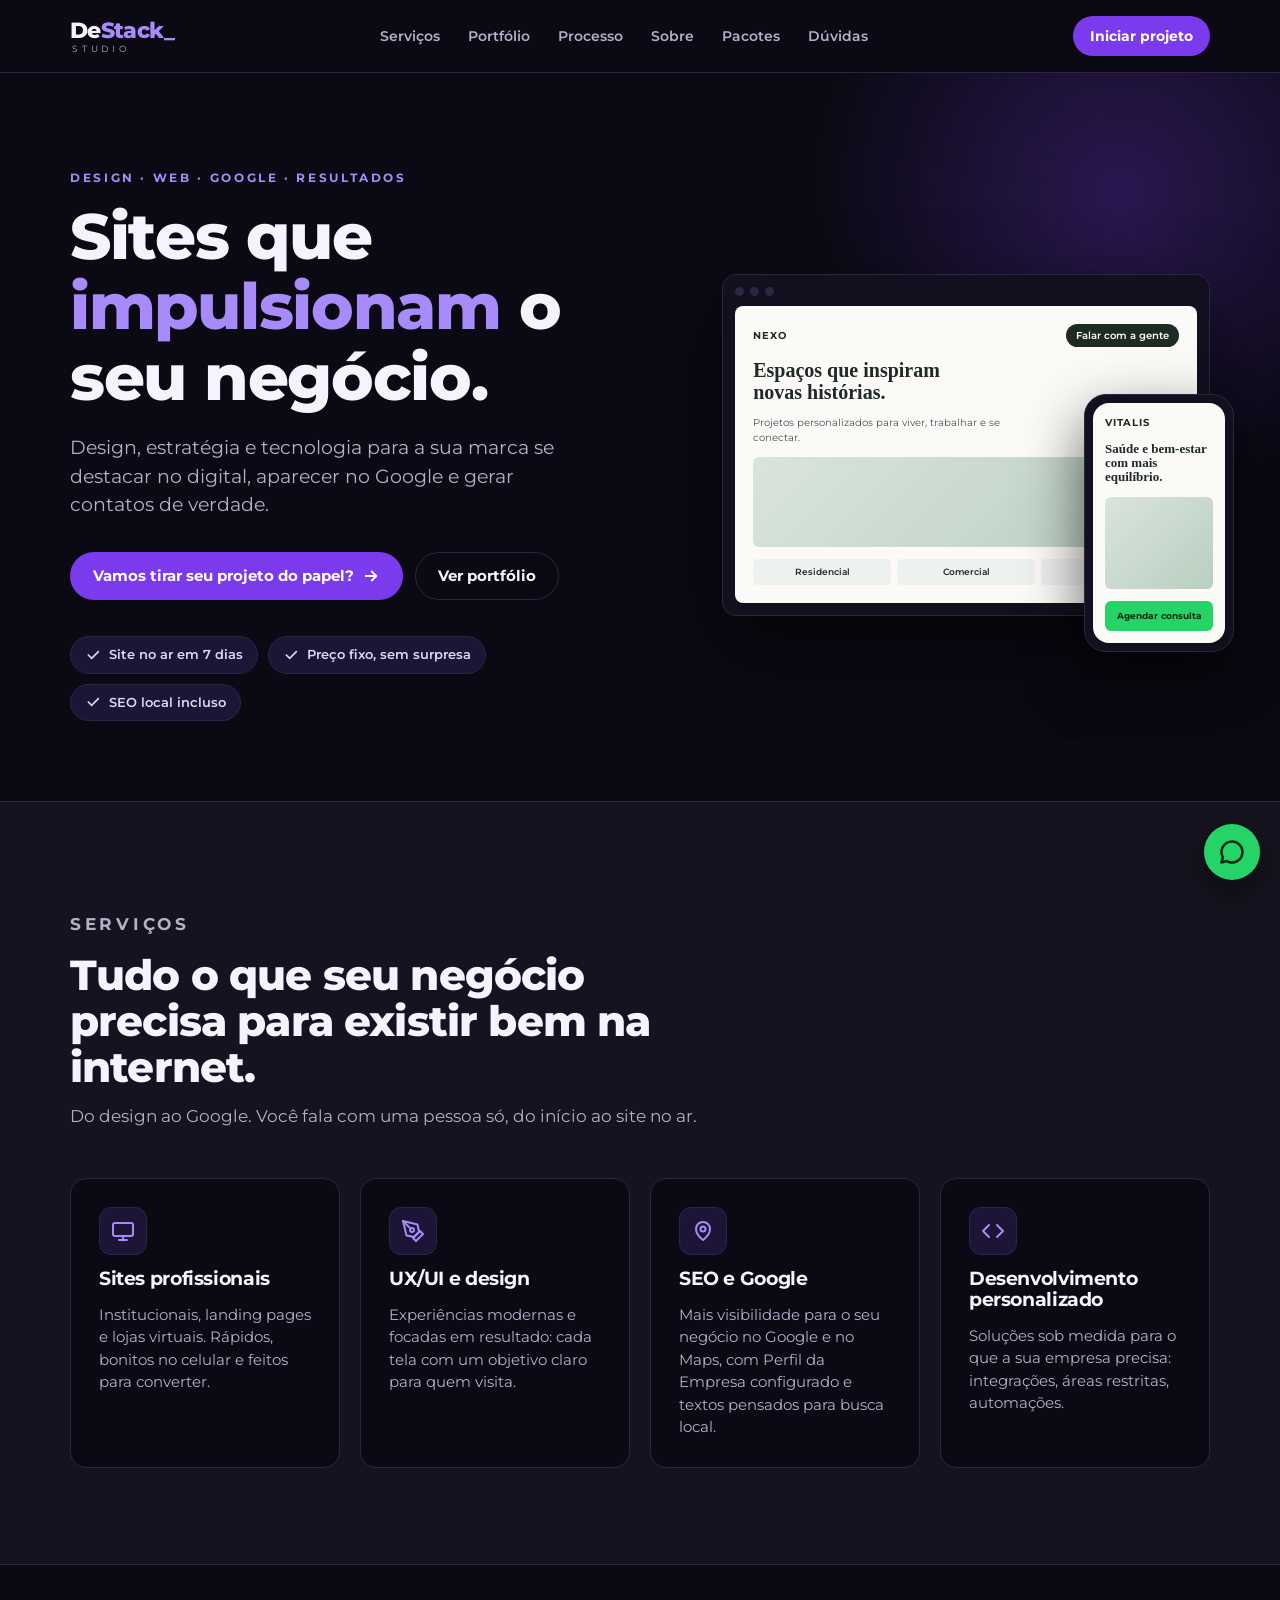
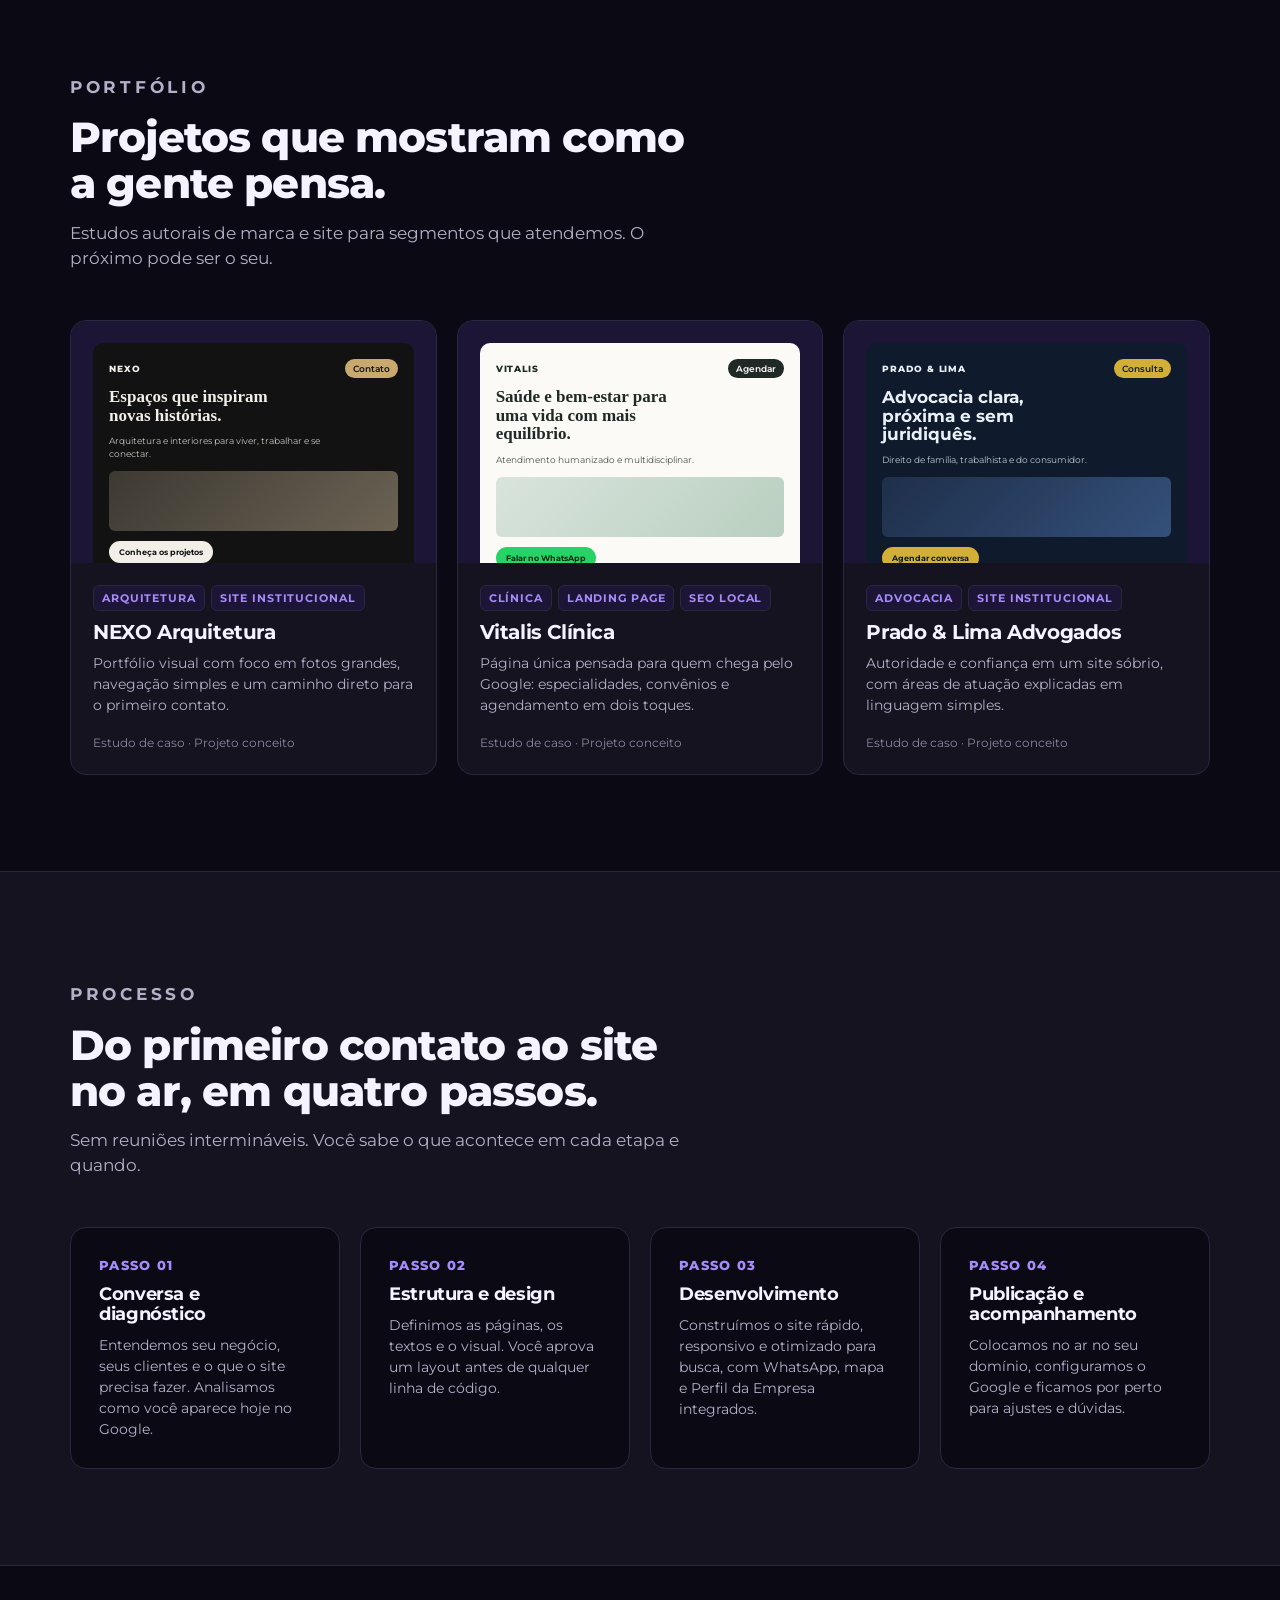
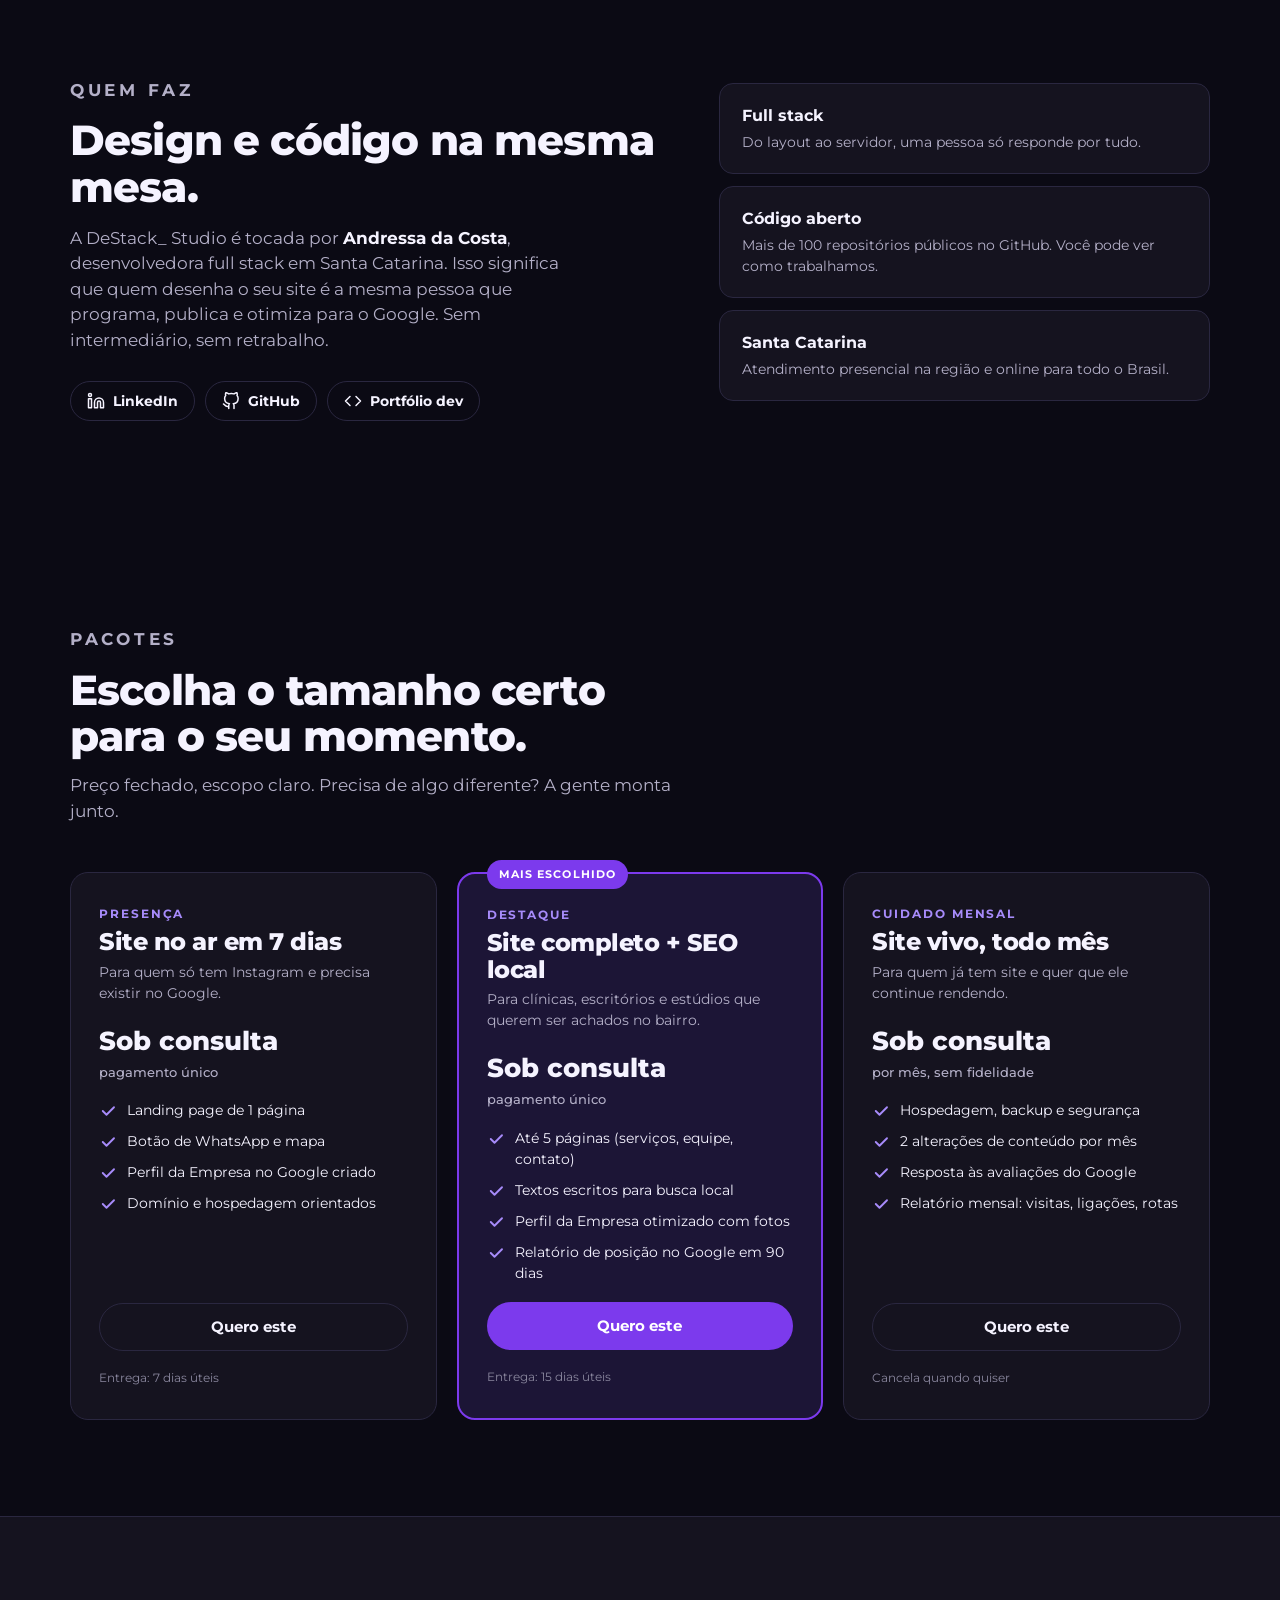
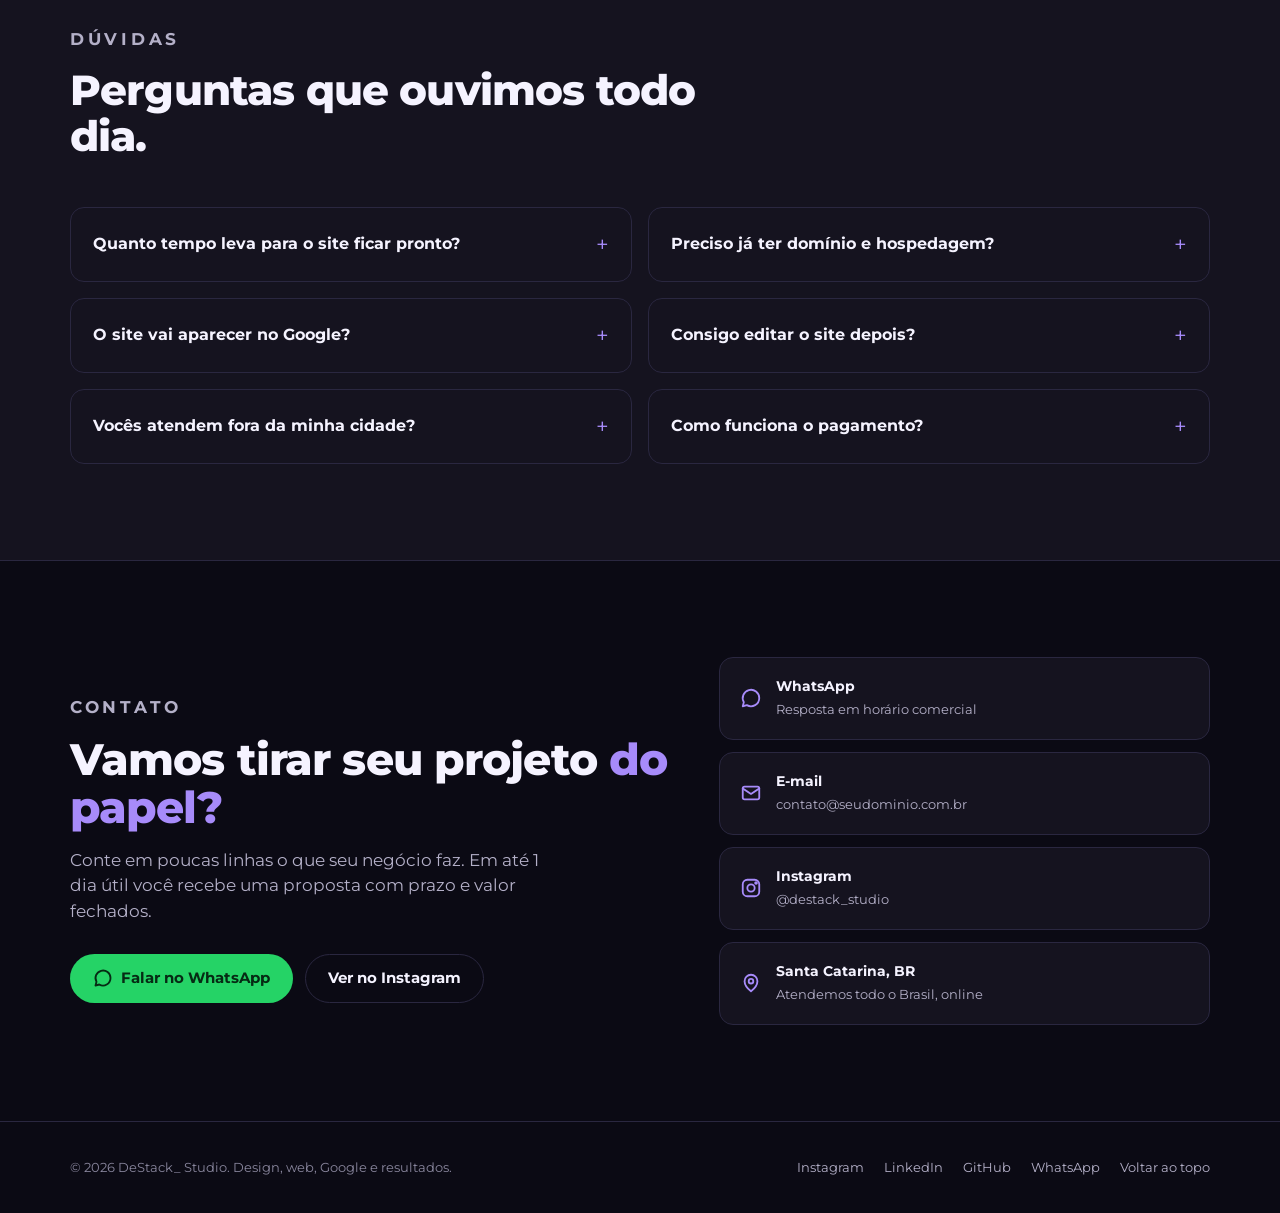
==== commit b5639b4d: "Seção Quem faz com LinkedIn, GitHub e portfólio Co-Authored-By: Claude Fable 5.1 <noreply@anthropic." ====
--- a/index.html
+++ b/index.html
@@ -5,14 +5,14 @@
   <meta name="viewport" content="width=device-width, initial-scale=1">
   <title>DeStack_ Studio — Sites que colocam seu negócio no topo do Google</title>
   <meta name="description" content="Criação de sites profissionais, landing pages e SEO local para negócios que querem ser encontrados no Google. Site no ar em 7 dias, com preço fixo.">
-  <link rel="canonical" href="https://destackstudio.com.br/">
+  <link rel="canonical" href="https://SEU-DOMINIO.com.br/">
   <meta name="theme-color" content="#0B0A14">
 
   <meta property="og:type" content="website">
   <meta property="og:title" content="DeStack_ Studio — Sites que colocam seu negócio no topo do Google">
   <meta property="og:description" content="Design, estratégia e tecnologia para a sua marca se destacar no digital e gerar resultados reais.">
-  <meta property="og:image" content="https://destackstudio.com.br/assets/og-image.jpg">
-  <meta property="og:url" content="https://destackstudio.com.br/">
+  <meta property="og:image" content="https://SEU-DOMINIO.com.br/assets/og-image.jpg">
+  <meta property="og:url" content="https://SEU-DOMINIO.com.br/">
   <meta property="og:locale" content="pt_BR">
   <meta name="twitter:card" content="summary_large_image">
 
@@ -30,8 +30,8 @@
     "@type": "ProfessionalService",
     "name": "DeStack_ Studio",
     "description": "Criação de sites, landing pages, UX/UI e SEO local para pequenos negócios.",
-    "url": "https://destackstudio.com.br/",
-    "image": "https://destackstudio.com.br/assets/emblema-512.png",
+    "url": "https://SEU-DOMINIO.com.br/",
+    "image": "https://SEU-DOMINIO.com.br/assets/emblema-512.png",
     "sameAs": ["https://www.instagram.com/destack_studio/", "https://www.linkedin.com/in/andressa-da-costa/", "https://github.com/AndressaDaCosta"],
     "areaServed": "BR",
     "founder": {"@type": "Person", "name": "Andressa da Costa", "url": "https://my-portfolio-andressadacosta.vercel.app/"},
--- a/styles.css
+++ b/styles.css
@@ -0,0 +1,240 @@
+:root {
+  --bg: #0B0A14;
+  --surface: #15131F;
+  --surface-2: #1C1536;
+  --border: #2A2740;
+  --accent: #7C3AED;
+  --accent-light: #A78BFA;
+  --accent-pale: #DDD6FE;
+  --text: #F5F3FF;
+  --muted: #B4B0C8;
+  --dim: #8A879E;
+  --whats: #25D366;
+  --radius: 16px;
+  --container: 1140px;
+}
+
+* { box-sizing: border-box; }
+html { scroll-behavior: smooth; }
+body {
+  margin: 0;
+  background: var(--bg);
+  color: var(--text);
+  font-family: 'Montserrat', system-ui, sans-serif;
+  line-height: 1.5;
+  -webkit-font-smoothing: antialiased;
+}
+img { max-width: 100%; display: block; }
+a { color: var(--accent-light); }
+a:hover { color: var(--accent-pale); }
+h1, h2, h3 { margin: 0; line-height: 1.1; letter-spacing: -0.02em; }
+p { margin: 0; }
+.container { width: min(var(--container), 100% - 32px); margin-inline: auto; }
+.skip { position: absolute; left: -999px; top: 8px; background: var(--accent); color: #fff; padding: 8px 12px; border-radius: 8px; }
+.skip:focus { left: 8px; z-index: 100; }
+
+/* Wordmark */
+.wordmark { display: inline-flex; flex-direction: column; line-height: 1; text-decoration: none; color: var(--text); }
+.wordmark__name { font-weight: 800; font-size: 22px; letter-spacing: -0.03em; }
+.wordmark__name span { color: var(--accent-light); }
+.wordmark__sub { font-size: 9px; letter-spacing: 0.42em; text-transform: uppercase; color: var(--muted); margin-top: 2px; padding-left: 2px; }
+
+/* Header */
+.header { position: sticky; top: 0; z-index: 50; background: rgba(11, 10, 20, 0.85); backdrop-filter: blur(12px); border-bottom: 1px solid var(--border); }
+.header__inner { display: flex; align-items: center; justify-content: space-between; gap: 24px; height: 72px; }
+.nav { display: flex; align-items: center; gap: 28px; }
+.nav a { color: var(--muted); text-decoration: none; font-size: 14px; font-weight: 600; }
+.nav a:hover { color: var(--text); }
+.nav .btn { display: none; }
+.nav__toggle { display: none; width: 44px; height: 44px; border: 1px solid var(--border); background: transparent; border-radius: 10px; color: var(--text); align-items: center; justify-content: center; }
+
+/* Buttons */
+.btn { display: inline-flex; align-items: center; justify-content: center; gap: 8px; min-height: 48px; padding: 12px 22px; border-radius: 999px; font-weight: 700; font-size: 15px; text-decoration: none; border: 1px solid transparent; cursor: pointer; font-family: inherit; transition: transform .15s ease, background .15s ease; }
+.btn:hover { transform: translateY(-1px); }
+.btn--primary { background: var(--accent); color: #fff; }
+.btn--primary:hover { background: #6D28D9; color: #fff; }
+.btn--ghost { background: transparent; color: var(--text); border-color: var(--border); }
+.btn--ghost:hover { border-color: var(--accent-light); color: var(--text); }
+.btn--whats { background: var(--whats); color: #062B14; }
+.btn--whats:hover { background: #1FBF5A; color: #062B14; }
+.btn--sm { min-height: 40px; padding: 8px 16px; font-size: 14px; }
+
+/* Sections */
+.section { padding: 96px 0; }
+.section--alt { background: var(--surface); border-top: 1px solid var(--border); border-bottom: 1px solid var(--border); }
+.eyebrow { font-size: 12px; font-weight: 700; letter-spacing: 0.22em; text-transform: uppercase; color: var(--accent-light); margin-bottom: 14px; }
+.section__head { max-width: 640px; margin-bottom: 48px; }
+.section__head h2 { font-size: clamp(30px, 4vw, 42px); font-weight: 800; }
+.section__head p { color: var(--muted); font-size: 17px; margin-top: 14px; }
+
+/* Hero */
+.hero { padding: 96px 0 80px; position: relative; overflow: hidden; }
+.hero__glow { position: absolute; width: 720px; height: 720px; border-radius: 50%; background: radial-gradient(circle, rgba(124, 58, 237, 0.28), transparent 60%); top: -240px; right: -200px; pointer-events: none; }
+.hero__grid { display: grid; grid-template-columns: 1.1fr 0.9fr; gap: 56px; align-items: center; position: relative; }
+.hero h1 { font-size: clamp(38px, 5.6vw, 64px); font-weight: 800; }
+.hero h1 span { color: var(--accent-light); }
+.hero__lead { color: var(--muted); font-size: 19px; margin-top: 22px; max-width: 520px; }
+.hero__cta { display: flex; flex-wrap: wrap; gap: 12px; margin-top: 32px; }
+.hero__pills { display: flex; flex-wrap: wrap; gap: 10px; margin-top: 36px; }
+.pill { display: inline-flex; align-items: center; gap: 8px; padding: 8px 14px; border-radius: 999px; background: var(--surface-2); border: 1px solid var(--border); font-size: 13px; font-weight: 600; color: var(--accent-pale); }
+.pill svg { width: 16px; height: 16px; }
+
+/* Device mockup in hero */
+.device { position: relative; }
+.device__laptop { background: #120F1E; border: 1px solid var(--border); border-radius: 14px; padding: 12px; box-shadow: 0 30px 80px rgba(0,0,0,.55); }
+.device__bar { display: flex; gap: 6px; margin-bottom: 10px; }
+.device__bar i { width: 9px; height: 9px; border-radius: 50%; background: var(--border); display: block; }
+.mock { background: #FBFAF7; color: #1F2A24; border-radius: 8px; padding: 18px; font-size: 11px; min-height: 260px; display: flex; flex-direction: column; gap: 12px; }
+.mock__nav { display: flex; justify-content: space-between; align-items: center; font-weight: 700; letter-spacing: .08em; font-size: 10px; }
+.mock__nav span { background: #1F2A24; color: #fff; padding: 4px 10px; border-radius: 999px; font-weight: 600; letter-spacing: 0; }
+.mock__h { font-family: Georgia, serif; font-size: 20px; line-height: 1.1; font-weight: 700; max-width: 240px; }
+.mock__p { color: #4B5550; font-size: 10px; max-width: 260px; }
+.mock__img { flex-grow: 1; min-height: 90px; border-radius: 6px; background: linear-gradient(135deg, #D9E4DC, #B9CFC0); }
+.mock__row { display: grid; grid-template-columns: repeat(3, 1fr); gap: 6px; }
+.mock__row div { background: #EEF2EF; border-radius: 4px; padding: 6px; text-align: center; font-size: 9px; font-weight: 600; }
+.device__phone { position: absolute; right: -24px; bottom: -36px; width: 150px; background: #120F1E; border: 1px solid var(--border); border-radius: 22px; padding: 8px; box-shadow: 0 24px 60px rgba(0,0,0,.6); }
+.device__phone .mock { min-height: 240px; padding: 12px; border-radius: 16px; }
+.device__phone .mock__h { font-size: 13px; }
+.mock__btn { background: var(--whats); color: #062B14; text-align: center; padding: 8px; border-radius: 6px; font-weight: 700; font-size: 9px; margin-top: auto; }
+
+/* Cards grid */
+.grid { display: grid; gap: 20px; }
+.grid--2 { grid-template-columns: repeat(2, minmax(0, 1fr)); }
+.grid--3 { grid-template-columns: repeat(3, minmax(0, 1fr)); }
+.grid--4 { grid-template-columns: repeat(4, minmax(0, 1fr)); }
+.card { background: var(--surface); border: 1px solid var(--border); border-radius: var(--radius); padding: 28px; display: flex; flex-direction: column; gap: 14px; }
+.section--alt .card { background: var(--bg); }
+.card__icon { width: 48px; height: 48px; border-radius: 12px; background: var(--surface-2); border: 1px solid var(--border); display: flex; align-items: center; justify-content: center; }
+.card__icon svg { width: 24px; height: 24px; stroke: var(--accent-light); }
+.card h3 { font-size: 19px; font-weight: 700; }
+.card p { color: var(--muted); font-size: 15px; }
+
+/* Portfolio */
+.work { background: var(--surface); border: 1px solid var(--border); border-radius: var(--radius); overflow: hidden; display: flex; flex-direction: column; transition: border-color .15s ease, transform .15s ease; }
+.work:hover { border-color: var(--accent-light); transform: translateY(-3px); }
+.work__preview { padding: 22px 22px 0; background: var(--surface-2); }
+.work__frame { background: #fff; border-radius: 10px 10px 0 0; overflow: hidden; height: 220px; }
+.work__body { padding: 22px; display: flex; flex-direction: column; gap: 10px; }
+.work__tags { display: flex; flex-wrap: wrap; gap: 6px; }
+.tag { font-size: 11px; font-weight: 700; letter-spacing: .08em; text-transform: uppercase; color: var(--accent-light); background: var(--surface-2); border: 1px solid var(--border); padding: 4px 8px; border-radius: 6px; }
+.work h3 { font-size: 20px; font-weight: 700; }
+.work p { color: var(--muted); font-size: 14px; }
+.work__meta { font-size: 12px; color: var(--dim); margin-top: auto; padding-top: 8px; }
+
+/* mini site themes for portfolio frames */
+.mini { height: 100%; padding: 16px; display: flex; flex-direction: column; gap: 10px; font-size: 9px; }
+.mini__nav { display: flex; justify-content: space-between; align-items: center; font-weight: 800; letter-spacing: .1em; font-size: 9px; }
+.mini__nav span { padding: 3px 8px; border-radius: 999px; font-weight: 600; letter-spacing: 0; }
+.mini__h { font-size: 17px; line-height: 1.1; font-weight: 700; max-width: 200px; }
+.mini__p { font-size: 8.5px; max-width: 220px; opacity: .8; }
+.mini__img { flex-grow: 1; border-radius: 6px; min-height: 60px; }
+.mini__cta { align-self: flex-start; padding: 5px 10px; border-radius: 999px; font-weight: 700; font-size: 8px; }
+.mini--arq { background: #121212; color: #F2EFE9; }
+.mini--arq .mini__h { font-family: Georgia, serif; }
+.mini--arq .mini__nav span { background: #C9A96E; color: #121212; }
+.mini--arq .mini__img { background: linear-gradient(135deg, #3D3A33, #6B6253); }
+.mini--arq .mini__cta { background: #F2EFE9; color: #121212; }
+.mini--cli { background: #FBFAF7; color: #1F2A24; }
+.mini--cli .mini__h { font-family: Georgia, serif; }
+.mini--cli .mini__nav span { background: #1F2A24; color: #fff; }
+.mini--cli .mini__img { background: linear-gradient(135deg, #D9E4DC, #B9CFC0); }
+.mini--cli .mini__cta { background: var(--whats); color: #062B14; }
+.mini--adv { background: #0F1B2D; color: #EAF0F7; }
+.mini--adv .mini__nav span { background: #D4AF37; color: #0F1B2D; }
+.mini--adv .mini__img { background: linear-gradient(135deg, #1E2F4A, #34507A); }
+.mini--adv .mini__cta { background: #D4AF37; color: #0F1B2D; }
+
+/* Process */
+.steps { display: grid; grid-template-columns: repeat(4, minmax(0, 1fr)); gap: 20px; counter-reset: step; }
+.step { position: relative; padding: 28px; border: 1px solid var(--border); border-radius: var(--radius); background: var(--bg); display: flex; flex-direction: column; gap: 10px; }
+.step__n { font-size: 13px; font-weight: 800; color: var(--accent-light); letter-spacing: .1em; }
+.step h3 { font-size: 18px; }
+.step p { color: var(--muted); font-size: 14px; }
+
+/* About */
+.about { display: grid; grid-template-columns: 1.1fr 0.9fr; gap: 48px; align-items: center; }
+.about h2 { font-size: clamp(30px, 4vw, 42px); font-weight: 800; }
+.about p { color: var(--muted); font-size: 17px; margin-top: 16px; max-width: 520px; }
+.about p strong { color: var(--text); }
+.about__links { display: flex; flex-wrap: wrap; gap: 10px; margin-top: 28px; }
+.about__facts { display: flex; flex-direction: column; gap: 12px; }
+.fact { padding: 20px 22px; background: var(--surface); border: 1px solid var(--border); border-radius: 14px; display: flex; flex-direction: column; gap: 4px; }
+.fact strong { font-size: 16px; }
+.fact span { font-size: 14px; color: var(--muted); }
+
+/* Pricing */
+.plan { position: relative; background: var(--surface); border: 1px solid var(--border); border-radius: 18px; padding: 32px 28px; display: flex; flex-direction: column; gap: 18px; }
+.plan--featured { background: var(--surface-2); border: 2px solid var(--accent); }
+.plan__badge { position: absolute; top: -14px; left: 28px; background: var(--accent); color: #fff; font-size: 11px; font-weight: 700; letter-spacing: .1em; text-transform: uppercase; padding: 6px 12px; border-radius: 999px; }
+.plan__name { font-size: 12px; font-weight: 700; letter-spacing: .16em; text-transform: uppercase; color: var(--accent-light); }
+.plan h3 { font-size: 24px; font-weight: 800; margin-top: 6px; }
+.plan__for { color: var(--muted); font-size: 14px; margin-top: 6px; }
+.plan__price { font-size: 26px; font-weight: 800; }
+.plan__price small { display: block; font-size: 13px; font-weight: 500; color: var(--muted); margin-top: 2px; }
+.plan ul { list-style: none; padding: 0; margin: 0; display: flex; flex-direction: column; gap: 10px; font-size: 14px; }
+.plan li { display: flex; gap: 10px; align-items: flex-start; }
+.plan li svg { width: 18px; height: 18px; flex-shrink: 0; stroke: var(--accent-light); margin-top: 2px; }
+.plan .btn { margin-top: auto; }
+.plan__note { font-size: 12px; color: var(--dim); }
+
+/* FAQ */
+.faq { display: grid; grid-template-columns: repeat(2, minmax(0, 1fr)); gap: 16px; }
+.faq details { background: var(--surface); border: 1px solid var(--border); border-radius: 14px; padding: 0 22px; }
+.faq summary { cursor: pointer; font-weight: 700; font-size: 16px; padding: 20px 0; list-style: none; display: flex; justify-content: space-between; align-items: center; gap: 16px; }
+.faq summary::-webkit-details-marker { display: none; }
+.faq summary::after { content: '+'; font-size: 22px; color: var(--accent-light); font-weight: 400; }
+.faq details[open] summary::after { content: '–'; }
+.faq details p { color: var(--muted); font-size: 15px; padding-bottom: 20px; }
+
+/* Contact */
+.contact { display: grid; grid-template-columns: 1.1fr 0.9fr; gap: 48px; align-items: center; }
+.contact h2 { font-size: clamp(30px, 4vw, 44px); font-weight: 800; }
+.contact h2 span { color: var(--accent-light); }
+.contact p { color: var(--muted); font-size: 17px; margin-top: 16px; max-width: 480px; }
+.contact__cta { display: flex; flex-wrap: wrap; gap: 12px; margin-top: 30px; }
+.contact__list { display: flex; flex-direction: column; gap: 12px; }
+.contact__item { display: flex; align-items: center; gap: 14px; padding: 18px 20px; background: var(--surface); border: 1px solid var(--border); border-radius: 14px; text-decoration: none; color: var(--text); }
+.contact__item:hover { border-color: var(--accent-light); color: var(--text); }
+.contact__item svg { width: 22px; height: 22px; stroke: var(--accent-light); flex-shrink: 0; }
+.contact__item strong { display: block; font-size: 14px; }
+.contact__item span { font-size: 13px; color: var(--muted); }
+
+/* Footer */
+.footer { border-top: 1px solid var(--border); padding: 36px 0; }
+.footer__inner { display: flex; justify-content: space-between; align-items: center; gap: 24px; flex-wrap: wrap; font-size: 13px; color: var(--dim); }
+.footer__links { display: flex; gap: 20px; }
+.footer__links a { color: var(--muted); text-decoration: none; }
+
+/* Floating WhatsApp */
+.fab { position: fixed; right: 20px; bottom: 20px; width: 56px; height: 56px; border-radius: 50%; background: var(--whats); display: flex; align-items: center; justify-content: center; box-shadow: 0 12px 30px rgba(0,0,0,.45); z-index: 40; }
+.fab svg { width: 28px; height: 28px; }
+
+/* Reveal */
+html.js .reveal { opacity: 0; transform: translateY(16px); transition: opacity .6s ease, transform .6s ease; }
+html.js .reveal.is-visible { opacity: 1; transform: none; }
+@media (prefers-reduced-motion: reduce) { .reveal { opacity: 1; transform: none; transition: none; } html { scroll-behavior: auto; } }
+
+/* Responsive */
+@media (max-width: 960px) {
+  .hero__grid { grid-template-columns: 1fr; }
+  .device { max-width: 520px; margin-top: 24px; }
+  .grid--4 { grid-template-columns: repeat(2, minmax(0, 1fr)); }
+  .grid--3 { grid-template-columns: repeat(2, minmax(0, 1fr)); }
+  .steps { grid-template-columns: repeat(2, minmax(0, 1fr)); }
+  .contact, .about { grid-template-columns: 1fr; }
+}
+@media (max-width: 720px) {
+  .section { padding: 72px 0; }
+  .hero { padding: 64px 0 72px; }
+  .nav { display: none; position: absolute; top: 72px; left: 0; right: 0; flex-direction: column; align-items: stretch; gap: 0; background: var(--bg); border-bottom: 1px solid var(--border); padding: 8px 16px 16px; }
+  .nav.is-open { display: flex; }
+  .nav a { padding: 14px 4px; border-bottom: 1px solid var(--border); font-size: 16px; }
+  .nav .btn { display: inline-flex; margin-top: 12px; }
+  .nav__toggle { display: inline-flex; }
+  .header__cta { display: none; }
+  .grid--2, .grid--3, .grid--4, .steps, .faq { grid-template-columns: 1fr; }
+  .device__phone { right: 0; bottom: -24px; width: 120px; }
+  .btn { width: 100%; }
+  .hero__cta .btn, .contact__cta .btn { width: 100%; }
+  .about__links .btn { width: auto; flex-grow: 1; }
+}
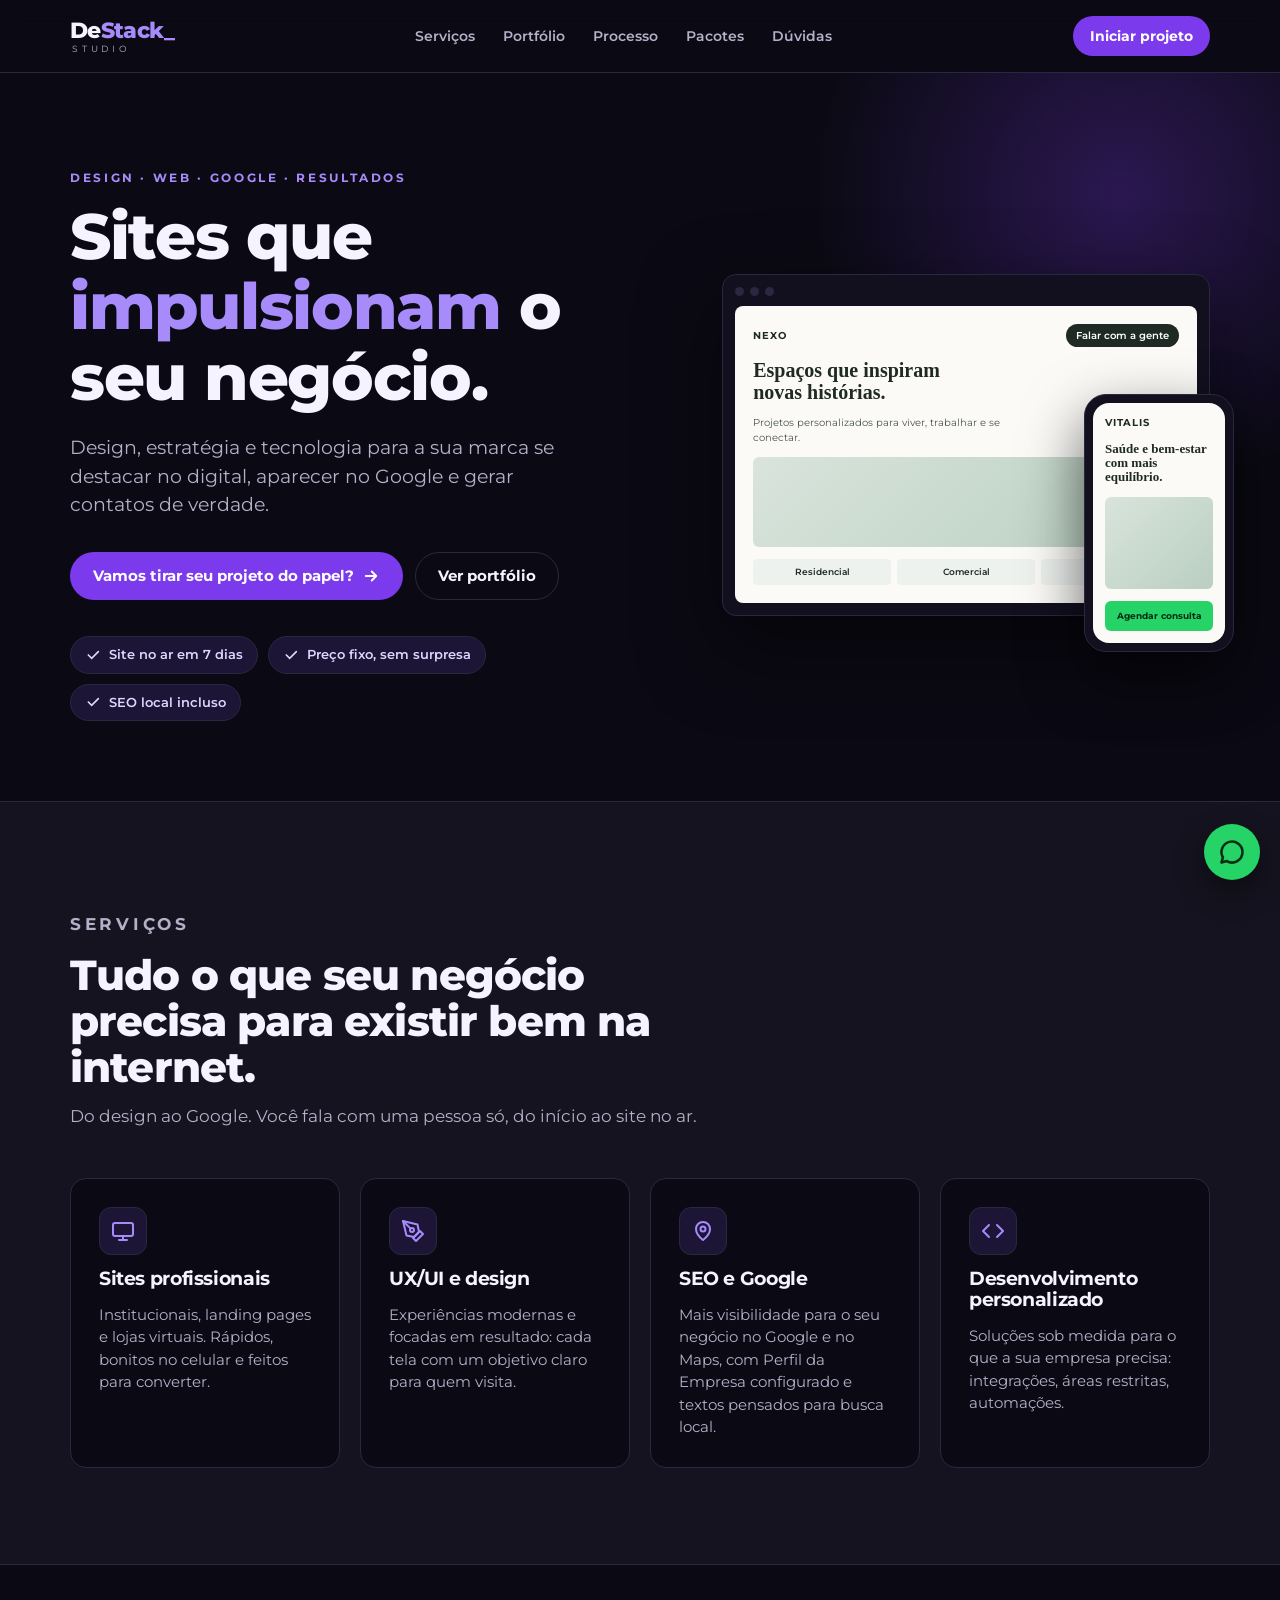
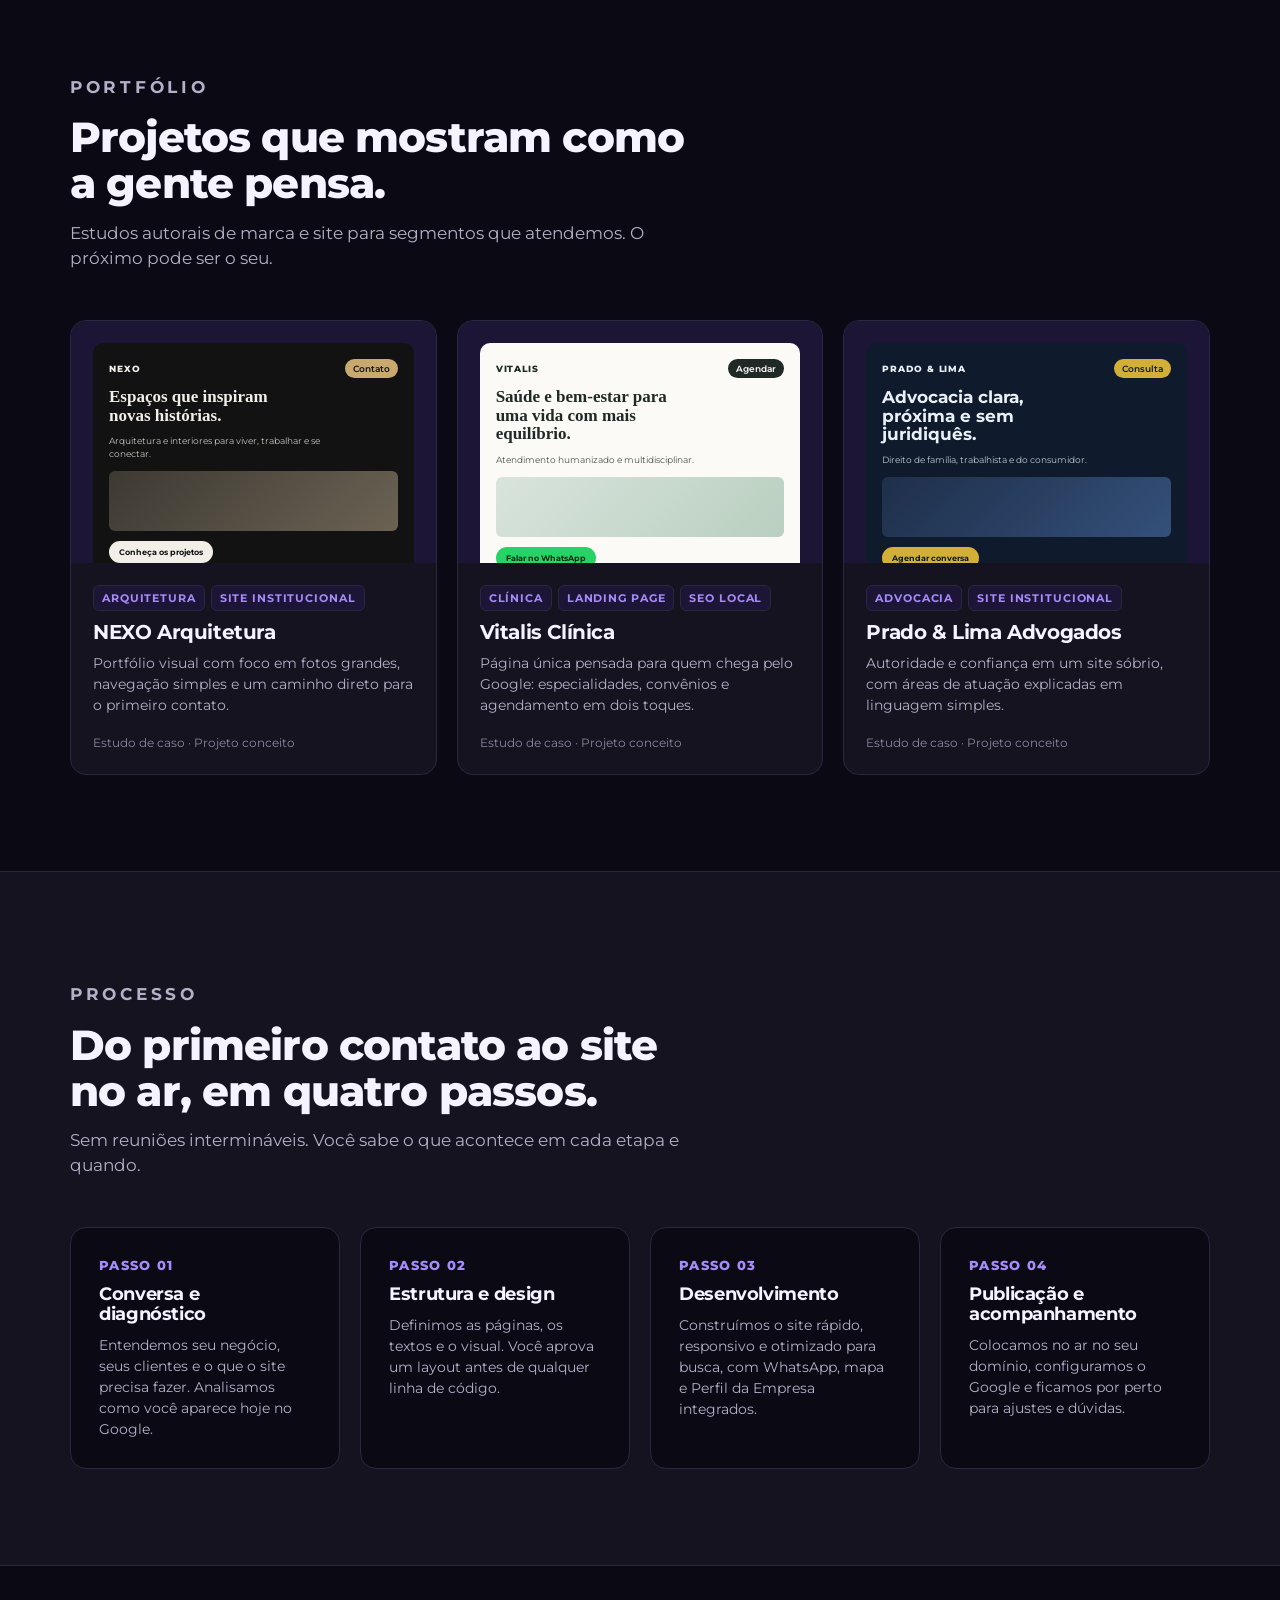
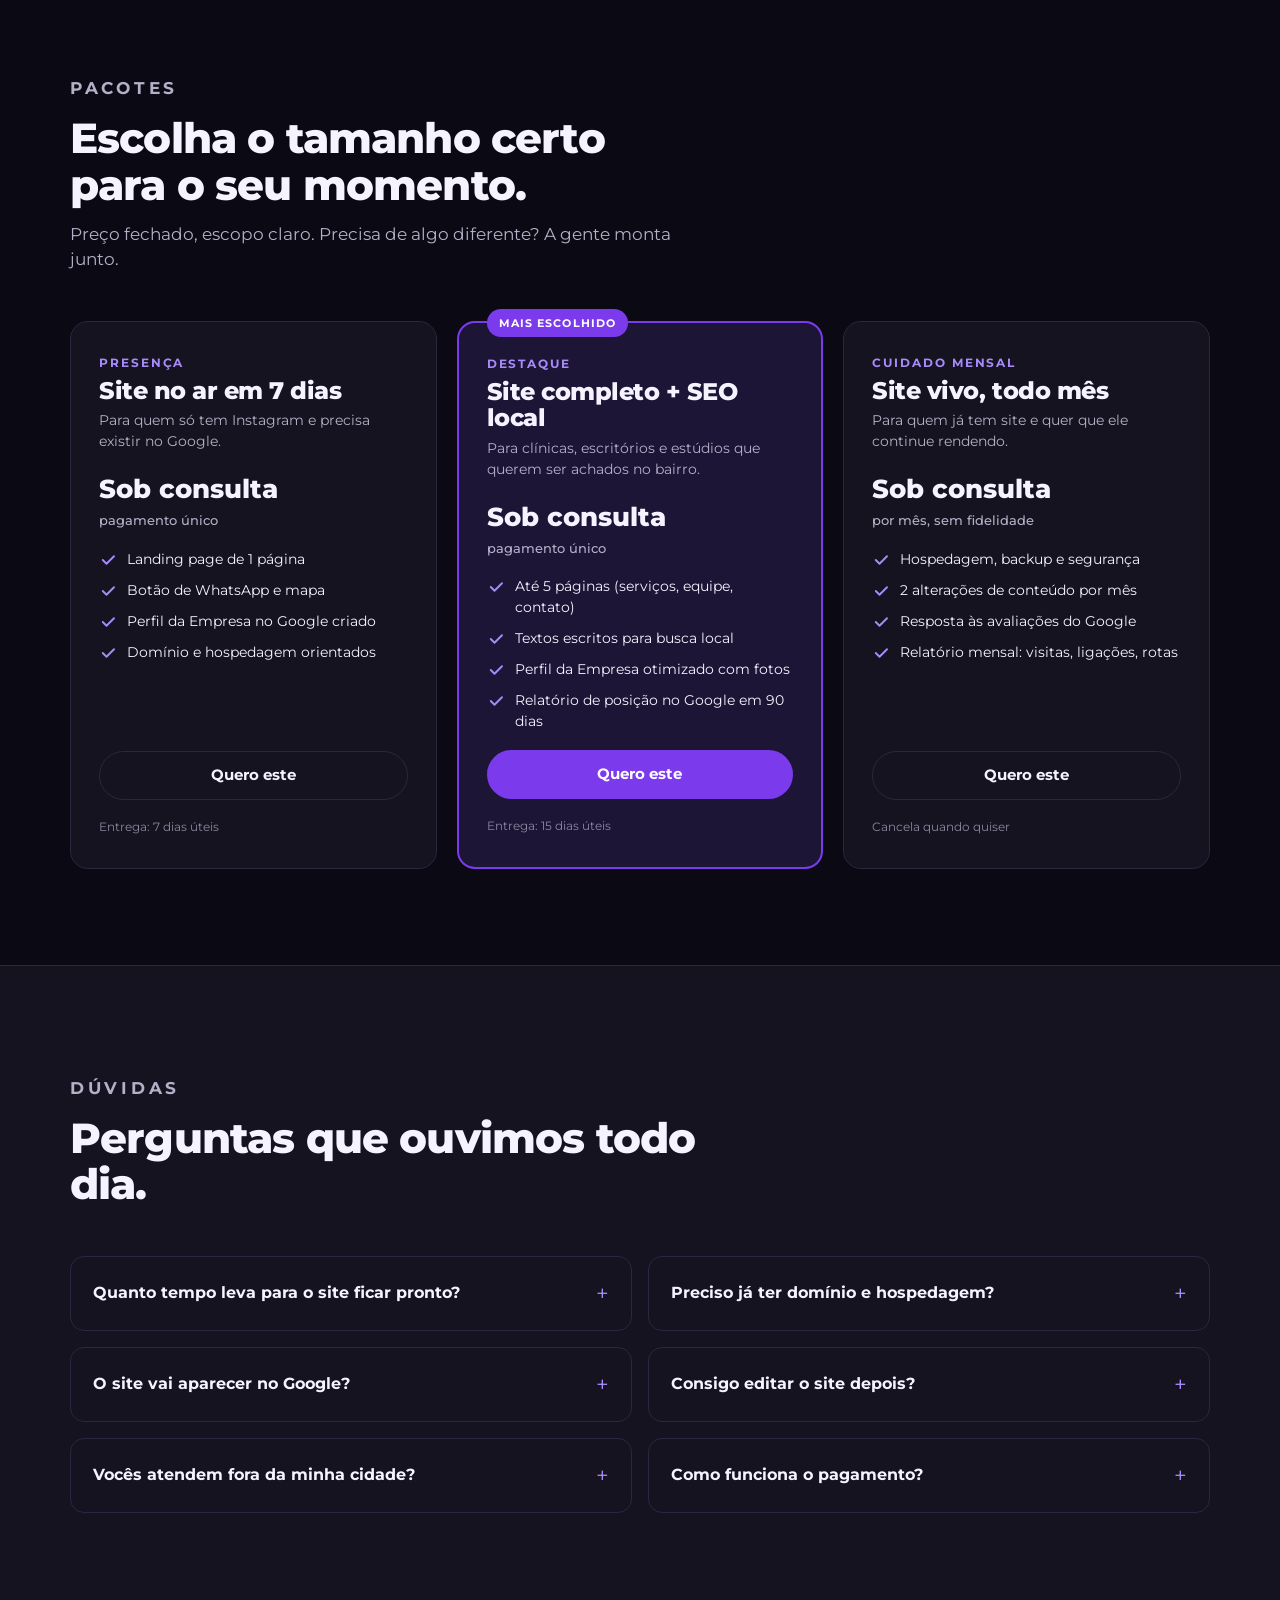
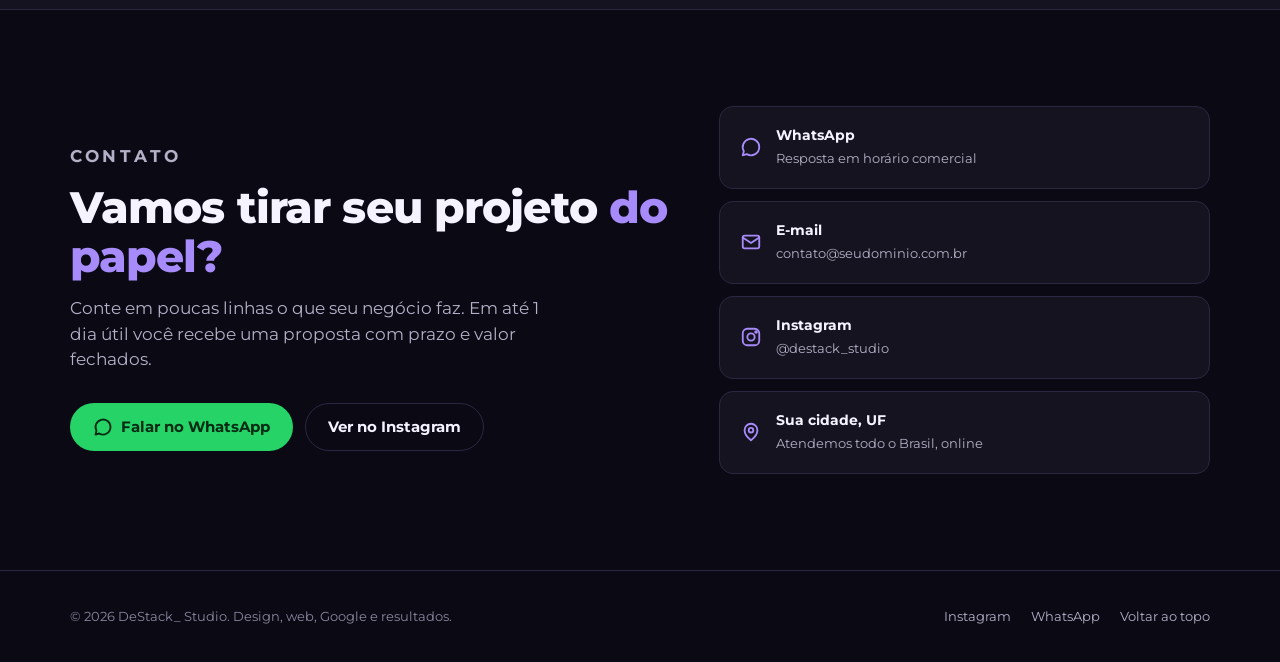
==== commit 4ce49efd: "Site institucional DeStack_ Studio (versão inicial) Co-Authored-By: Claude Fable 5.1 <noreply@anthro" ====
--- a/index.html
+++ b/index.html
@@ -32,10 +32,8 @@
     "description": "Criação de sites, landing pages, UX/UI e SEO local para pequenos negócios.",
     "url": "https://SEU-DOMINIO.com.br/",
     "image": "https://SEU-DOMINIO.com.br/assets/emblema-512.png",
-    "sameAs": ["https://www.instagram.com/destack_studio/", "https://www.linkedin.com/in/andressa-da-costa/", "https://github.com/AndressaDaCosta"],
+    "sameAs": ["https://www.instagram.com/destack_studio/"],
     "areaServed": "BR",
-    "founder": {"@type": "Person", "name": "Andressa da Costa", "url": "https://my-portfolio-andressadacosta.vercel.app/"},
-    "address": {"@type": "PostalAddress", "addressRegion": "SC", "addressCountry": "BR"},
     "priceRange": "$$"
   }
   </script>
@@ -53,7 +51,6 @@
       <a href="#servicos">Serviços</a>
       <a href="#portfolio">Portfólio</a>
       <a href="#processo">Processo</a>
-      <a href="#sobre">Sobre</a>
       <a href="#pacotes">Pacotes</a>
       <a href="#duvidas">Dúvidas</a>
       <a class="btn btn--primary btn--sm" href="#contato" data-wa="Olá! Quero tirar meu projeto do papel.">Iniciar projeto</a>
@@ -243,36 +240,6 @@
     </div>
   </section>
 
-  <!-- QUEM FAZ -->
-  <section class="section" id="sobre">
-    <div class="container about">
-      <div class="reveal">
-        <p class="eyebrow">Quem faz</p>
-        <h2>Design e código na mesma mesa.</h2>
-        <p>A DeStack_ Studio é tocada por <strong>Andressa da Costa</strong>, desenvolvedora full stack em Santa Catarina. Isso significa que quem desenha o seu site é a mesma pessoa que programa, publica e otimiza para o Google. Sem intermediário, sem retrabalho.</p>
-        <div class="about__links">
-          <a class="btn btn--ghost btn--sm" href="https://www.linkedin.com/in/andressa-da-costa/" target="_blank" rel="noopener">
-            <svg width="18" height="18" viewBox="0 0 24 24" fill="none" stroke="currentColor" stroke-width="2" stroke-linecap="round" stroke-linejoin="round" aria-hidden="true"><path d="M16 8a6 6 0 0 1 6 6v7h-4v-7a2 2 0 0 0-4 0v7h-4v-7a6 6 0 0 1 6-6z"/><rect x="2" y="9" width="4" height="12"/><circle cx="4" cy="4" r="2"/></svg>
-            LinkedIn
-          </a>
-          <a class="btn btn--ghost btn--sm" href="https://github.com/AndressaDaCosta" target="_blank" rel="noopener">
-            <svg width="18" height="18" viewBox="0 0 24 24" fill="none" stroke="currentColor" stroke-width="2" stroke-linecap="round" stroke-linejoin="round" aria-hidden="true"><path d="M9 19c-5 1.5-5-2.5-7-3m14 6v-3.9a3.4 3.4 0 0 0-.9-2.6c3.1-.3 6.4-1.5 6.4-7A5.4 5.4 0 0 0 20 4.8 5 5 0 0 0 19.9 1s-1.2-.4-3.9 1.5a13.4 13.4 0 0 0-7 0C6.3.6 5.1 1 5.1 1A5 5 0 0 0 5 4.8a5.4 5.4 0 0 0-1.5 3.7c0 5.5 3.3 6.7 6.4 7a3.4 3.4 0 0 0-.9 2.6V22"/></svg>
-            GitHub
-          </a>
-          <a class="btn btn--ghost btn--sm" href="https://my-portfolio-andressadacosta.vercel.app/" target="_blank" rel="noopener">
-            <svg width="18" height="18" viewBox="0 0 24 24" fill="none" stroke="currentColor" stroke-width="2" stroke-linecap="round" stroke-linejoin="round" aria-hidden="true"><path d="M16 18l6-6-6-6M8 6l-6 6 6 6"/></svg>
-            Portfólio dev
-          </a>
-        </div>
-      </div>
-      <div class="about__facts reveal">
-        <div class="fact"><strong>Full stack</strong><span>Do layout ao servidor, uma pessoa só responde por tudo.</span></div>
-        <div class="fact"><strong>Código aberto</strong><span>Mais de 100 repositórios públicos no GitHub. Você pode ver como trabalhamos.</span></div>
-        <div class="fact"><strong>Santa Catarina</strong><span>Atendimento presencial na região e online para todo o Brasil.</span></div>
-      </div>
-    </div>
-  </section>
-
   <!-- PACOTES -->
   <section class="section" id="pacotes">
     <div class="container">
@@ -416,8 +383,6 @@
     <div>© <span data-year>2026</span> DeStack_ Studio. Design, web, Google e resultados.</div>
     <div class="footer__links">
       <a href="#" data-instagram>Instagram</a>
-      <a href="https://www.linkedin.com/in/andressa-da-costa/" target="_blank" rel="noopener">LinkedIn</a>
-      <a href="https://github.com/AndressaDaCosta" target="_blank" rel="noopener">GitHub</a>
       <a href="#" data-wa="Olá! Vim pelo site da DeStack_ Studio.">WhatsApp</a>
       <a href="#inicio">Voltar ao topo</a>
     </div>
--- a/styles.css
+++ b/styles.css
@@ -151,17 +151,6 @@
 .step h3 { font-size: 18px; }
 .step p { color: var(--muted); font-size: 14px; }
 
-/* About */
-.about { display: grid; grid-template-columns: 1.1fr 0.9fr; gap: 48px; align-items: center; }
-.about h2 { font-size: clamp(30px, 4vw, 42px); font-weight: 800; }
-.about p { color: var(--muted); font-size: 17px; margin-top: 16px; max-width: 520px; }
-.about p strong { color: var(--text); }
-.about__links { display: flex; flex-wrap: wrap; gap: 10px; margin-top: 28px; }
-.about__facts { display: flex; flex-direction: column; gap: 12px; }
-.fact { padding: 20px 22px; background: var(--surface); border: 1px solid var(--border); border-radius: 14px; display: flex; flex-direction: column; gap: 4px; }
-.fact strong { font-size: 16px; }
-.fact span { font-size: 14px; color: var(--muted); }
-
 /* Pricing */
 .plan { position: relative; background: var(--surface); border: 1px solid var(--border); border-radius: 18px; padding: 32px 28px; display: flex; flex-direction: column; gap: 18px; }
 .plan--featured { background: var(--surface-2); border: 2px solid var(--accent); }
@@ -221,7 +210,7 @@
   .grid--4 { grid-template-columns: repeat(2, minmax(0, 1fr)); }
   .grid--3 { grid-template-columns: repeat(2, minmax(0, 1fr)); }
   .steps { grid-template-columns: repeat(2, minmax(0, 1fr)); }
-  .contact, .about { grid-template-columns: 1fr; }
+  .contact { grid-template-columns: 1fr; }
 }
 @media (max-width: 720px) {
   .section { padding: 72px 0; }
@@ -236,5 +225,4 @@
   .device__phone { right: 0; bottom: -24px; width: 120px; }
   .btn { width: 100%; }
   .hero__cta .btn, .contact__cta .btn { width: 100%; }
-  .about__links .btn { width: auto; flex-grow: 1; }
-}
+}
